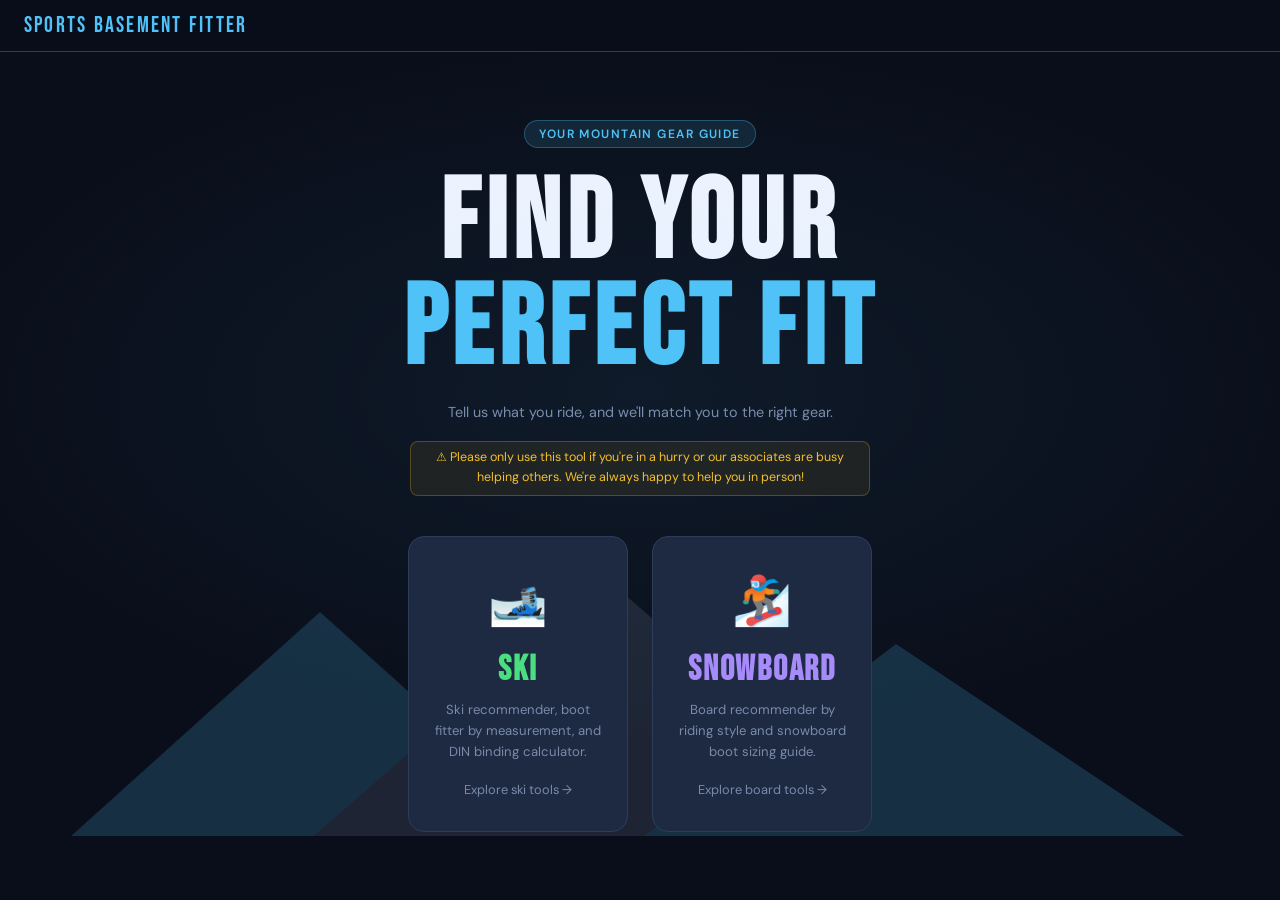
==== Sbs_Fitter.html @ cd14c2ab "New project files." ====
<!DOCTYPE html>
<html lang="en">
<head>
<meta charset="UTF-8" />
<meta name="viewport" content="width=device-width, initial-scale=1.0" />
<title>Sports Basement Fitter</title>
<link rel="preconnect" href="https://fonts.googleapis.com" />
<link href="https://fonts.googleapis.com/css2?family=Bebas+Neue&family=DM+Sans:wght@300;400;500;600&display=swap" rel="stylesheet" />
<style>
*{margin:0;padding:0;box-sizing:border-box;}
:root{
  --bg:#0a0e1a;--bg2:#111827;--bg3:#1a2236;--card:#1e2a42;
  --border:#2d3d5a;--text:#f0f4ff;--muted:#7a8aaa;
  --accent:#4fc3f7;--accent2:#81d4fa;
  --ski:#4ade80;--snow:#a78bfa;--warn:#fbbf24;--danger:#f87171;
}
body{font-family:'DM Sans',sans-serif;background:var(--bg);color:var(--text);min-height:100vh;overflow-x:hidden;}
h1,h2,h3{font-family:'Bebas Neue',sans-serif;letter-spacing:.05em;}

nav{position:sticky;top:0;z-index:100;background:rgba(10,14,26,.92);backdrop-filter:blur(12px);border-bottom:1px solid var(--border);padding:.75rem 1.5rem;display:flex;align-items:center;gap:1rem;}
.nav-logo{font-family:'Bebas Neue',sans-serif;font-size:1.4rem;color:var(--accent);letter-spacing:.1em;}
.nav-breadcrumb{font-size:.8rem;color:var(--muted);display:flex;gap:.4rem;align-items:center;}
.nav-back{margin-left:auto;background:transparent;border:1px solid var(--border);color:var(--muted);padding:.35rem .8rem;border-radius:6px;cursor:pointer;font-family:'DM Sans',sans-serif;font-size:.8rem;transition:all .2s;}
.nav-back:hover{border-color:var(--accent);color:var(--accent);}

/* HERO */
.hero{min-height:calc(100vh - 52px);display:flex;flex-direction:column;align-items:center;justify-content:center;padding:2rem;text-align:center;position:relative;overflow:hidden;}
.hero-bg{position:absolute;inset:0;background:radial-gradient(ellipse 80% 60% at 50% 40%,rgba(79,195,247,.07),transparent 70%);pointer-events:none;}
.mountain-svg{position:absolute;bottom:0;left:0;right:0;opacity:.18;pointer-events:none;}
.hero-tag{display:inline-block;background:rgba(79,195,247,.12);border:1px solid rgba(79,195,247,.3);color:var(--accent);font-size:.75rem;font-weight:600;letter-spacing:.12em;text-transform:uppercase;padding:.3rem .9rem;border-radius:999px;margin-bottom:1.5rem;}
.hero h1{font-size:clamp(3.5rem,10vw,7rem);line-height:.95;margin-bottom:1rem;}
.hero h1 em{color:var(--accent);font-style:normal;}
.hero-sub{color:var(--muted);font-size:.9rem;max-width:460px;margin:0 auto 1rem;line-height:1.7;}
.hero-notice{display:inline-block;background:rgba(251,191,36,.08);border:1px solid rgba(251,191,36,.25);color:var(--warn);font-size:.78rem;padding:.4rem 1rem;border-radius:8px;margin-bottom:2.5rem;max-width:460px;line-height:1.6;}
.sport-cards{display:flex;gap:1.5rem;flex-wrap:wrap;justify-content:center;}
.sport-card{width:220px;background:var(--card);border:1px solid var(--border);border-radius:16px;padding:2rem 1.5rem;cursor:pointer;transition:all .25s;text-align:center;position:relative;overflow:hidden;}
.sport-card::before{content:'';position:absolute;inset:0;opacity:0;transition:opacity .25s;}
.sport-card.ski-card::before{background:radial-gradient(circle at 50% 0%,rgba(74,222,128,.12),transparent 70%);}
.sport-card.snow-card::before{background:radial-gradient(circle at 50% 0%,rgba(167,139,250,.12),transparent 70%);}
.sport-card:hover{transform:translateY(-4px);}
.sport-card.ski-card:hover{border-color:var(--ski);}
.sport-card.snow-card:hover{border-color:var(--snow);}
.sport-card:hover::before{opacity:1;}
.sport-icon{font-size:3rem;margin-bottom:1rem;display:block;}
.sport-card h2{font-size:2.2rem;margin-bottom:.5rem;}
.sport-card.ski-card h2{color:var(--ski);}
.sport-card.snow-card h2{color:var(--snow);}
.sport-card p{font-size:.82rem;color:var(--muted);line-height:1.6;}
.sport-arrow{display:inline-block;margin-top:1.2rem;color:var(--muted);font-size:.8rem;transition:all .2s;}
.sport-card:hover .sport-arrow{color:var(--text);transform:translateX(4px);}

/* HUB */
.hub{padding:2rem 1.5rem;max-width:900px;margin:0 auto;}
.hub-header{margin-bottom:2.5rem;text-align:center;}
.hub-header h2{font-size:3.5rem;}
.hub-header p{color:var(--muted);font-size:.9rem;margin-top:.5rem;}
.tool-grid{display:grid;grid-template-columns:repeat(auto-fit,minmax(200px,1fr));gap:1rem;}
.tool-card{background:var(--card);border:1px solid var(--border);border-radius:14px;padding:1.5rem;cursor:pointer;transition:all .2s;display:flex;flex-direction:column;gap:.5rem;}
.tool-card:hover{transform:translateY(-3px);border-color:var(--accent);}
.tool-icon{font-size:1.8rem;margin-bottom:.3rem;}
.tool-card h3{font-family:'Bebas Neue',sans-serif;font-size:1.4rem;letter-spacing:.05em;color:var(--accent);}
.tool-card p{font-size:.8rem;color:var(--muted);line-height:1.6;}

/* TOOL PAGE */
.tool-page{padding:2rem 1.5rem;max-width:700px;margin:0 auto;}
.tool-title{font-size:3rem;margin-bottom:.3rem;}
.tool-desc{color:var(--muted);font-size:.9rem;margin-bottom:2rem;line-height:1.6;}

/* FORMS */
.form-group{margin-bottom:1.25rem;}
.form-label{display:block;font-size:.8rem;color:var(--muted);font-weight:500;letter-spacing:.06em;text-transform:uppercase;margin-bottom:.5rem;}
.form-input,.form-select{width:100%;background:var(--bg3);border:1px solid var(--border);color:var(--text);padding:.65rem 1rem;border-radius:8px;font-family:'DM Sans',sans-serif;font-size:.9rem;transition:border-color .2s;outline:none;}
.form-input:focus,.form-select:focus{border-color:var(--accent);}
.form-select option{background:var(--bg2);}
.form-row{display:grid;grid-template-columns:1fr 1fr;gap:1rem;}
.form-hint{font-size:.75rem;color:var(--muted);margin-top:.35rem;}

.radio-grid{display:grid;grid-template-columns:repeat(auto-fill,minmax(130px,1fr));gap:.6rem;margin-bottom:1.25rem;}
.radio-opt{cursor:pointer;}
.radio-opt input{display:none;}
.radio-label{display:block;background:var(--bg3);border:1px solid var(--border);border-radius:8px;padding:.65rem .9rem;font-size:.82rem;text-align:center;transition:all .18s;color:var(--muted);line-height:1.4;}
.radio-opt input:checked + .radio-label{border-color:var(--accent);color:var(--text);background:rgba(79,195,247,.1);}

/* BUTTONS */
.btn{display:inline-flex;align-items:center;gap:.5rem;background:var(--accent);color:#0a0e1a;border:none;padding:.75rem 1.75rem;border-radius:8px;font-family:'DM Sans',sans-serif;font-weight:600;font-size:.9rem;cursor:pointer;transition:all .2s;}
.btn:hover{background:var(--accent2);transform:translateY(-1px);}
.btn.ski{background:var(--ski);color:#0a1a0a;}
.btn.ski:hover{filter:brightness(1.1);}
.btn.snow{background:var(--snow);color:#0a0a1a;}
.btn.snow:hover{filter:brightness(1.1);}

/* RESULTS */
.result-card{background:var(--card);border:1px solid var(--border);border-radius:14px;padding:1.5rem;margin-top:1.5rem;}
.result-header{display:flex;align-items:center;gap:.75rem;margin-bottom:1rem;border-bottom:1px solid var(--border);padding-bottom:1rem;}
.result-icon{width:44px;height:44px;border-radius:10px;display:flex;align-items:center;justify-content:center;font-size:1.3rem;flex-shrink:0;}
.result-title{font-family:'Bebas Neue',sans-serif;font-size:1.6rem;letter-spacing:.05em;}
.result-sub{font-size:.8rem;color:var(--muted);}
.result-row{display:flex;justify-content:space-between;align-items:center;padding:.55rem 0;border-bottom:1px solid rgba(45,61,90,.5);}
.result-row:last-child{border-bottom:none;}
.result-key{font-size:.82rem;color:var(--muted);}
.result-val{font-weight:600;font-size:.9rem;}
.badge{display:inline-block;padding:.25rem .7rem;border-radius:999px;font-size:.72rem;font-weight:600;}
.badge-green{background:rgba(74,222,128,.15);color:var(--ski);border:1px solid rgba(74,222,128,.3);}
.badge-blue{background:rgba(79,195,247,.15);color:var(--accent);border:1px solid rgba(79,195,247,.3);}
.badge-purple{background:rgba(167,139,250,.15);color:var(--snow);border:1px solid rgba(167,139,250,.3);}
.badge-warn{background:rgba(251,191,36,.15);color:var(--warn);border:1px solid rgba(251,191,36,.3);}

.rec-list{list-style:none;margin-top:.5rem;}
.rec-list li{padding:.5rem 0;border-bottom:1px solid rgba(45,61,90,.4);font-size:.86rem;color:var(--muted);display:flex;gap:.5rem;align-items:flex-start;}
.rec-list li::before{content:'▸';color:var(--accent);flex-shrink:0;margin-top:.05rem;}
.rec-list li strong{color:var(--text);}

/* PRODUCT CARDS */
.product-grid{display:grid;grid-template-columns:repeat(auto-fill,minmax(200px,1fr));gap:.75rem;margin-top:1rem;}
.product-card{
  background:var(--bg3);
  border:1px solid var(--border);
  border-radius:10px;
  padding:1rem;
  overflow:hidden;
  transition:all .2s;
}

.product-card:hover{
  transform:translateY(-3px);
  border-color:var(--accent);
}

.product-image{
  width:100%;
  height:220px;
  object-fit:cover;
  border-radius:8px;
  margin-bottom:.75rem;
  background:#111;
  transition:transform .3s;
}

.product-image:hover{
  transform:scale(1.03);
}

.product-name{
  font-weight:600;
  font-size:.9rem;
  margin-bottom:.25rem;
}

.product-brand{
  font-size:.75rem;
  color:var(--muted);
  margin-bottom:.5rem;
}

.product-price{
  font-family:'Bebas Neue',sans-serif;
  font-size:1.2rem;
  color:var(--accent);
  margin-bottom:.4rem;
}

.product-lengths{
  font-size:.75rem;
  color:var(--muted);
}

.product-notes{
  font-size:.78rem;
  color:var(--muted);
  margin-top:.4rem;
  line-height:1.5;
  border-top:1px solid var(--border);
  padding-top:.4rem;
}

.no-products{font-size:.85rem;color:var(--muted);padding:.75rem 0;font-style:italic;}

.warning-box{background:rgba(251,191,36,.07);border:1px solid rgba(251,191,36,.25);border-radius:10px;padding:1rem 1.25rem;margin-top:1rem;font-size:.83rem;color:var(--warn);line-height:1.6;}
.info-box{background:rgba(79,195,247,.07);border:1px solid rgba(79,195,247,.2);border-radius:10px;padding:1rem 1.25rem;margin-top:1rem;font-size:.83rem;color:var(--accent);line-height:1.6;}
.section-sep{border:none;border-top:1px solid var(--border);margin:1.5rem 0;}

@media(max-width:520px){.form-row{grid-template-columns:1fr;}.sport-cards{flex-direction:column;align-items:center;}.hero h1{font-size:3rem;}}
.page{animation:fadeIn .25s ease;}
@keyframes fadeIn{from{opacity:0;transform:translateY(8px);}to{opacity:1;transform:translateY(0);}}
</style>
</head>
<body>

<!-- Load product data — generated by gear_data.py -->
<!-- If gear_data.js is missing, products section just shows "none on file" -->
<script src="gear_data.js"></script>
<script>
  // safe fallback ONLY (does NOT overwrite real data)
  window.GEAR_DATA = window.GEAR_DATA || { skis: [], snowboards: [] };
</script>

<nav id="nav">
  <span class="nav-logo">Sports Basement Fitter</span>
  <div class="nav-breadcrumb" id="breadcrumb"></div>
  <button class="nav-back" id="backBtn" style="display:none" onclick="goBack()">← Back</button>
</nav>

<div id="app"></div>

<script>
const $ = id => document.getElementById(id);
let historyStack = [];
let state = { sport: null, tool: null };
let currentPage = 'landing';

function goBack() {
  if (historyStack.length > 0) {
    const prev = historyStack.pop();
    currentPage = prev;
    renderPage(prev);
  }
}
function navigate(page, data = {}) {
  historyStack.push(currentPage);
  currentPage = page;
  Object.assign(state, data);
  renderPage(page);
}
function updateNav() {
  const bc = $('breadcrumb');
  const back = $('backBtn');
  const parts = [];
  if (state.sport) parts.push(`<span>${state.sport === 'ski' ? '🎿 Ski' : '🏂 Snowboard'}</span>`);
  if (state.tool) parts.push(`<span>›</span><span>${toolLabel(state.tool)}</span>`);
  bc.innerHTML = parts.join('');
  back.style.display = historyStack.length > 0 ? 'block' : 'none';
}
function toolLabel(t) {
  return {'ski-recommender':'Ski Finder','ski-boots':'Boot Fitter','din-calc':'DIN Calculator','sb-board':'Board Finder','sb-boots':'Boot Fitter'}[t] || t;
}
function renderPage(page) {
  updateNav();
  const app = $('app');
  const map = {
    landing: landingHTML, 'ski-hub': skiHubHTML, 'sb-hub': sbHubHTML,
    'ski-recommender': skiRecommenderHTML, 'ski-boots': skiBootsHTML,
    'din-calc': dinCalcHTML, 'sb-board': sbBoardHTML, 'sb-boots': sbBootsHTML
  };
  if (page === 'landing') { state = { sport: null, tool: null }; updateNav(); }
  app.innerHTML = (map[page] || landingHTML)();
}

// ── UTILS ──────────────────────────────────────────────────
function radioOpt(name, value, label) {
  return `<label class="radio-opt"><input type="radio" name="${name}" value="${value}"><div class="radio-label">${label.replace('\n','<br>')}</div></label>`;
}
function heightOpts() {
  return [["4'10\"","147"],["4'11\"","150"],["5'0\"","152"],["5'1\"","155"],["5'2\"","157"],["5'3\"","160"],["5'4\"","163"],["5'5\"","165"],["5'6\"","168"],["5'7\"","170"],["5'8\"","173"],["5'9\"","175"],["5'10\"","178"],["5'11\"","180"],["6'0\"","183"],["6'1\"","185"],["6'2\"","188"],["6'3\"","190"],["6'4\"","193"],["6'5\"","196"]]
    .map(([l,v]) => `<option value="${v}">${l} (${v}cm)</option>`).join('');
}

// ── LANDING ────────────────────────────────────────────────
function landingHTML() {
  return `<div class="hero page">
  <div class="hero-bg"></div>
  <svg class="mountain-svg" viewBox="0 0 800 220" xmlns="http://www.w3.org/2000/svg">
    <polygon points="0,220 200,40 400,220" fill="#4fc3f7"/>
    <polygon points="150,220 380,20 610,220" fill="#7a8aaa"/>
    <polygon points="350,220 560,60 800,220" fill="#4fc3f7"/>
    <rect width="800" height="40" y="180" fill="#0a0e1a"/>
  </svg>
  <div class="hero-tag">Your Mountain Gear Guide</div>
  <h1>FIND YOUR<br><em>PERFECT FIT</em></h1>
  <p class="hero-sub">Tell us what you ride, and we'll match you to the right gear.</p>
  <div class="hero-notice">⚠ Please only use this tool if you're in a hurry or our associates are busy helping others. We're always happy to help you in person!</div>
  <div class="sport-cards">
    <div class="sport-card ski-card" onclick="chooseSport('ski')">
      <span class="sport-icon">🎿</span><h2>SKI</h2>
      <p>Ski recommender, boot fitter by measurement, and DIN binding calculator.</p>
      <span class="sport-arrow">Explore ski tools →</span>
    </div>
    <div class="sport-card snow-card" onclick="chooseSport('snowboard')">
      <span class="sport-icon">🏂</span><h2>SNOWBOARD</h2>
      <p>Board recommender by riding style and snowboard boot sizing guide.</p>
      <span class="sport-arrow">Explore board tools →</span>
    </div>
  </div>
</div>`;
}
function chooseSport(sport) {
  state.sport = sport;
  navigate(sport === 'ski' ? 'ski-hub' : 'sb-hub');
}

// ── SKI HUB ────────────────────────────────────────────────
function skiHubHTML() {
  return `<div class="hub page">
  <div class="hub-header">
    <div class="hero-tag" style="margin-bottom:.75rem;">🎿 Ski Tools</div>
    <h2>What are you looking for?</h2>
    <p>Choose a tool below to get personalized recommendations.</p>
  </div>
  <div class="tool-grid">
    <div class="tool-card" onclick="navigate('ski-recommender',{tool:'ski-recommender'})">
      <div class="tool-icon">🎿</div><h3>Ski Recommender</h3>
      <p>Find the right ski based on your ability, riding style, and preferences.</p>
    </div>
    <div class="tool-card" onclick="navigate('ski-boots',{tool:'ski-boots'})">
      <div class="tool-icon">👟</div><h3>Boot Fitter</h3>
      <p>Get your ski boot size using foot length, width, and arch measurements.</p>
    </div>
    <div class="tool-card" onclick="navigate('din-calc',{tool:'din-calc'})">
      <div class="tool-icon">⚙️</div><h3>DIN Calculator</h3>
      <p>Calculate your binding release setting for safety and performance.</p>
    </div>
  </div>
</div>`;
}

// ── SKI RECOMMENDER ────────────────────────────────────────
function skiRecommenderHTML() {
  return `<div class="tool-page page">
  <h2 class="tool-title">SKI RECOMMENDER</h2>
  <p class="tool-desc">Answer a few questions and we'll suggest the right type of ski, length, and products from our inventory.</p>
  <div class="form-group">
    <div class="form-label">Skill Level</div>
    <div class="radio-grid">${['beginner','intermediate','advanced'].map(s=>radioOpt('skill',s,s.charAt(0).toUpperCase()+s.slice(1))).join('')}</div>
  </div>
  <div class="form-group">
    <div class="form-label">Riding Style</div>
    <div class="radio-grid">
      ${radioOpt('style','all-mountain','All Mountain')}
      ${radioOpt('style','groomer','Groomed Runs')}
      ${radioOpt('style','powder','Powder / Off-Piste')}
      ${radioOpt('style','park','Park')}
      ${radioOpt('style','mogul','Moguls / Trees')}
    </div>
  </div>
  <div class="form-row">
    <div class="form-group">
      <label class="form-label" for="skier-height">Your Height</label>
      <select class="form-select" id="skier-height"><option value="">Select height</option>${heightOpts()}</select>
    </div>
    <div class="form-group">
      <label class="form-label" for="skier-weight">Weight (lbs)</label>
      <input type="number" class="form-input" id="skier-weight" placeholder="e.g. 170" min="80" max="350" />
    </div>
  </div>
  <div class="form-group">
    <div class="form-label">Terrain Preference</div>
    <div class="radio-grid">${radioOpt('terrain','groomed','Mostly Groomed')}${radioOpt('terrain','mixed','Mixed Terrain')}${radioOpt('terrain','backcountry','Backcountry')}</div>
  </div>
  <button class="btn ski" onclick="calcSki()">Get My Ski Recommendation →</button>
  <div id="ski-result"></div>
</div>`;
}

function calcSki() {
  const skill = document.querySelector('input[name="skill"]:checked')?.value;
  const style = document.querySelector('input[name="style"]:checked')?.value;
  const heightCm = parseInt($('skier-height')?.value);
  const weightLbs = parseInt($('skier-weight')?.value);
  if (!skill || !style || !heightCm || !weightLbs) {
    $('ski-result').innerHTML = `<div class="warning-box">Please fill in all fields.</div>`; return;
  }
  const weightKg = Math.round(weightLbs / 2.205);
  let base = heightCm;
  if (skill==='beginner') base-=15; else if (skill==='intermediate') base-=8; else if (skill==='advanced') base-=3; else base+=2;
  if (style==='powder') base+=10; else if (style==='race') base+=8; else if (style==='park') base-=8; else if (style==='mogul') base-=10; else if (style==='groomer') base-=4;
  if (weightKg>90) base+=5; else if (weightKg<60) base-=5;
  const minLen=base-3, maxLen=base+3;
  const types = {
    'all-mountain':{name:'All-Mountain Ski',width:'85–95mm',rocker:'Slight tip rocker',desc:'Versatile ski for any condition.'},
    'groomer':{name:'Carving / Piste Ski',width:'68–82mm',rocker:'Camber dominant',desc:'Narrow waist for precise carving on groomers.'},
    'powder':{name:'Powder / Freeride Ski',width:'100–130mm',rocker:'Full early rise tip & tail',desc:'Wide and rockered for deep snow.'},
    'park':{name:'Park / Twin-Tip Ski',width:'85–95mm',rocker:'Twin-tip, slight camber',desc:'Symmetrical for skiing switch and park features.'},
    'race':{name:'Race / Slalom Ski',width:'62–72mm',rocker:'Full camber',desc:'Stiff and narrow for maximum edge hold.'},
    'mogul':{name:'Mogul / All-Mountain Ski',width:'75–85mm',rocker:'Early tip rise',desc:'Short and nimble for trees and bumps.'}
  };
  const t = types[style];
  const skillBadge={beginner:'badge-blue',intermediate:'badge-green',advanced:'badge-warn',expert:'badge-purple'};

  // Match products from gear_data.js
  const matched = (GEAR_DATA.skis || []).filter(s =>
    s.styles.includes(style) && s.skill.includes(skill)
  );
 const productHTML = matched.length > 0
  ? `<div class="product-grid">${matched.map(s=>`
      <div class="product-card">

        <img src="${s.image}" class="product-image">

        <div class="product-brand">${s.brand}</div>

        <div class="product-name">${s.name}</div>

        <div class="product-price">${s.price}</div>

        <div class="product-lengths">
          Available: ${s.lengths.join(', ')} cm
        </div>

        <div class="product-notes">${s.notes}</div>

      </div>`).join('')}</div>`
  : `<p class="no-products">No products on file yet for this category — add them in gear_data.py</p>`;

  $('ski-result').innerHTML = `
  <div class="result-card">
    <div class="result-header">
      <div class="result-icon" style="background:rgba(74,222,128,.15);">🎿</div>
      <div><div class="result-title">${t.name}</div><div class="result-sub">Personalized recommendation</div></div>
    </div>
    <div class="result-row"><span class="result-key">Recommended Length</span><span class="result-val" style="color:var(--ski);">${minLen}–${maxLen} cm</span></div>
    <div class="result-row"><span class="result-key">Waist Width</span><span class="result-val" style="color:var(--accent);">${t.width} underfoot</span></div>
    <div class="result-row"><span class="result-key">Rocker Profile</span><span class="result-val">${t.rocker}</span></div>
    <div class="result-row"><span class="result-key">Skill Level</span><span class="result-val"><span class="badge ${skillBadge[skill]}">${skill.charAt(0).toUpperCase()+skill.slice(1)}</span></span></div>
    <div class="result-row"><span class="result-key">Description</span><span class="result-val" style="max-width:55%;text-align:right;font-weight:400;color:var(--muted);font-size:.8rem;">${t.desc}</span></div>
    <hr class="section-sep"/>
    <div style="font-size:.78rem;color:var(--muted);font-weight:600;letter-spacing:.08em;text-transform:uppercase;margin-bottom:.75rem;">Matching Products In Stock</div>
    ${productHTML}
  </div>
  <div class="info-box">Ski lengths are guidelines. Demo before you buy! Your style may shift the ideal length by ±5cm.</div>`;
}

// ── SKI BOOTS ──────────────────────────────────────────────
function skiBootsHTML() {
  return `<div class="tool-page page">
  <h2 class="tool-title">SKI BOOT FITTER</h2>
  <p class="tool-desc">Ski boots are the most important piece of gear. Enter your foot measurements for an accurate fit recommendation.</p>
  <div class="form-row">
    <div class="form-group">
      <label class="form-label" for="foot-length">Foot Length (cm)</label>
      <input type="number" class="form-input" id="foot-length" placeholder="e.g. 27.5" step="0.5" min="20" max="34" />
      <div class="form-hint">Heel to longest toe, standing</div>
    </div>
    <div class="form-group">
      <label class="form-label" for="foot-width">Forefoot Width (mm)</label>
      <input type="number" class="form-input" id="foot-width" placeholder="e.g. 98" step="1" min="85" max="115" />
      <div class="form-hint">Widest part of foot (ball)</div>
    </div>
  </div>
  <div class="form-group">
    <label class="form-label" for="arch-type">Arch Type</label>
    <select class="form-select" id="arch-type">
      <option value="">Select arch type</option>
      <option value="low">Low (flat foot)</option>
      <option value="medium">Medium (neutral)</option>
      <option value="high">High arch</option>
    </select>
  </div>
  <div class="form-group">
    <div class="form-label">Riding Level</div>
    <div class="radio-grid">
      ${radioOpt('boot-level','beginner','Beginner\n(flex 50–70)')}
      ${radioOpt('boot-level','intermediate','Intermediate\n(flex 80–100)')}
      ${radioOpt('boot-level','advanced','Advanced\n(flex 100–120)')}
      ${radioOpt('boot-level','expert','Expert\n(flex 120–140)')}
    </div>
  </div>
  <div class="form-group">
    <div class="form-label">Foot Shape</div>
    <div class="radio-grid">${radioOpt('foot-shape','narrow','Narrow')}${radioOpt('foot-shape','regular','Regular')}${radioOpt('foot-shape','wide','Wide')}</div>
  </div>
  <button class="btn ski" onclick="calcSkiBoot()">Find My Boot Size →</button>
  <div id="boot-result"></div>
</div>`;
}

function calcSkiBoot() {
  const footLen = parseFloat($('foot-length')?.value);
  const footWidth = parseInt($('foot-width')?.value);
  const archType = $('arch-type')?.value;
  const level = document.querySelector('input[name="boot-level"]:checked')?.value;
  const shape = document.querySelector('input[name="foot-shape"]:checked')?.value;
  if (!footLen || !footWidth || !archType || !level || !shape) {
    $('boot-result').innerHTML = `<div class="warning-box">Please fill in all fields.</div>`; return;
  }
  const usSize = Math.round((footLen - 17) / 0.845 * 10) / 10;
  const euroSize = Math.round(footLen * 1.5 + 1.5);
  const shellSize = Math.round((footLen + 1) * 10) / 10;
  let lastWidth = footWidth <= 93 ? 'Narrow Last (96–98mm)' : footWidth <= 100 ? 'Regular Last (100–102mm)' : 'Wide Last (104–106mm)';
  const flexMap = {beginner:'50–70',intermediate:'80–100',advanced:'100–120',expert:'120–140'};
  const insole = archType==='high' ? 'High-arch aftermarket footbed recommended (e.g. Superfeet Carbon)' : archType==='low' ? 'Supportive footbed to control pronation (e.g. Sidas Custom)' : 'Stock footbed usually sufficient; aftermarket optional';
  const brands = {narrow:['Lange (96–98mm last)','Atomic Hawx','Tecnica Cochise narrow'],regular:['Salomon S/Pro','Nordica Speedmachine','Fischer RC Pro'],wide:['Atomic Hawx XTD Wide','Rossignol Alltrack Pro Wide','Nordica Sportmachine Wide']};

  $('boot-result').innerHTML = `
  <div class="result-card">
    <div class="result-header">
      <div class="result-icon" style="background:rgba(79,195,247,.15);">👟</div>
      <div><div class="result-title">Your Boot Fit Profile</div><div class="result-sub">Based on foot measurements</div></div>
    </div>
    <div class="result-row"><span class="result-key">Mondopoint Size</span><span class="result-val" style="color:var(--ski);">${footLen} cm</span></div>
    <div class="result-row"><span class="result-key">Euro Size (approx)</span><span class="result-val" style="color:var(--accent);">${euroSize}</span></div>
    <div class="result-row"><span class="result-key">US Men's (approx)</span><span class="result-val">${usSize.toFixed(1)}</span></div>
    <div class="result-row"><span class="result-key">Shell Check Target</span><span class="result-val">${shellSize} cm</span></div>
    <div class="result-row"><span class="result-key">Last Width</span><span class="result-val" style="color:var(--accent);">${lastWidth}</span></div>
    <div class="result-row"><span class="result-key">Flex Index</span><span class="result-val" style="color:var(--ski);">${flexMap[level]}</span></div>
    <hr class="section-sep"/>
    <div style="font-size:.78rem;color:var(--muted);font-weight:600;letter-spacing:.08em;text-transform:uppercase;margin-bottom:.5rem;">Insole Recommendation</div>
    <p style="font-size:.84rem;color:var(--muted);line-height:1.6;">${insole}</p>
    <hr class="section-sep"/>
    <div style="font-size:.78rem;color:var(--muted);font-weight:600;letter-spacing:.08em;text-transform:uppercase;margin-bottom:.5rem;">Brand Suggestions — ${shape.charAt(0).toUpperCase()+shape.slice(1)} Foot</div>
    <ul class="rec-list">${brands[shape].map(b=>`<li><strong>${b}</strong></li>`).join('')}</ul>
  </div>
  <div class="warning-box">⚠ Always have ski boots fitted by a professional. Heat molding and shell punch-outs are often needed for a proper fit.</div>`;
}

// ── DIN CALCULATOR ─────────────────────────────────────────
// Table source: Powder7 DIN chart (ISO 11088)
// Rows: weight brackets, Cols: beginner / intermediate / advanced / expert
function dinCalcHTML() {
  return `<div class="tool-page page">
  <h2 class="tool-title">DIN CALCULATOR</h2>
  <p class="tool-desc">Your DIN setting controls how easily your bindings release. Too low = pre-release; too high = injury risk.</p>
  <div class="form-row">
    <div class="form-group">
      <label class="form-label" for="din-weight">Weight (lbs)</label>
      <input type="number" class="form-input" id="din-weight" placeholder="e.g. 165" min="22" max="300" />
    </div>
    <div class="form-group">
      <label class="form-label" for="din-age">Age</label>
      <input type="number" class="form-input" id="din-age" placeholder="e.g. 28" min="6" max="80" />
    </div>
  </div>
  <div class="form-group">
    <label class="form-label" for="din-height">Height</label>
    <select class="form-select" id="din-height"><option value="">Select height</option>${heightOpts()}</select>
  </div>
  <div class="form-group">
    <div class="form-label">Skier Type</div>
    <div class="radio-grid">
      ${radioOpt('din-type','1','Type 1\nCautious / Beginner')}
      ${radioOpt('din-type','2','Type 2\nIntermediate')}
      ${radioOpt('din-type','3','Type 3\nAdvanced / Expert')}
      ${radioOpt('din-type','4','Type 3+\nVery Aggressive')}
    </div>
  </div>
  <button class="btn ski" onclick="calcDIN()">Calculate My DIN →</button>
  <div id="din-result"></div>
</div>`;
}

function calcDIN() {
  const weightLbs = parseInt($('din-weight')?.value);
  const age = parseInt($('din-age')?.value);
  const heightCm = parseInt($('din-height')?.value);
  const type = document.querySelector('input[name="din-type"]:checked')?.value;
  if (!weightLbs || !age || !heightCm || !type) {
    $('din-result').innerHTML = `<div class="warning-box">Please fill in all fields.</div>`; return;
  }

  // Powder7 / ISO 11088 lookup table
  // [weightMin, weightMax, beginner, intermediate, advanced, expert]
  const dinTable = [
    [22,  29,  0.75, 1.0,  1.25, 1.5 ],
    [30,  38,  1.0,  1.25, 1.5,  1.75],
    [39,  47,  1.25, 1.5,  1.8,  2.0 ],
    [48,  56,  1.5,  1.8,  2.0,  2.5 ],
    [57,  66,  1.8,  2.0,  2.6,  3.0 ],
    [67,  78,  2.0,  2.6,  3.0,  3.7 ],
    [79,  91,  2.6,  3.0,  3.7,  4.5 ],
    [92,  107, 3.0,  3.7,  4.5,  5.5 ],
    [108, 125, 3.7,  4.5,  5.5,  6.5 ],
    [126, 147, 4.5,  5.5,  6.5,  7.5 ],
    [148, 174, 5.5,  6.5,  7.5,  9.0 ],
    [175, 209, 6.5,  7.5,  9.0,  10.5],
    [210, 999, 7.5,  9.0,  10.5, 12.0],
  ];

  const row = dinTable.find(r => weightLbs >= r[0] && weightLbs <= r[1]);
  if (!row) { $('din-result').innerHTML = `<div class="warning-box">Weight out of range.</div>`; return; }

  const typeIndex = parseInt(type) - 1; // 0=beginner,1=intermediate,2=advanced,3=expert
  let din = row[2 + typeIndex];

  // Age adjustment: under 10 or 50+ drop one column
  if (age <= 10 || age >= 50) {
    const adjustedIdx = Math.max(0, typeIndex - 1);
    din = row[2 + adjustedIdx];
  }

  // Height adjustment: very tall adds ~0.25, very short subtracts
  let heightNote = '';
  if (heightCm > 193) { din = Math.min(din + 0.25, 12); heightNote = 'Slight upward adjustment for height above 6\'4\".'; }
  else if (heightCm < 150) { din = Math.max(din - 0.25, 0.75); heightNote = 'Slight downward adjustment for height under 4\'11\".'; }

  din = Math.round(din * 4) / 4;
  const minDIN = Math.max(0.75, din - 0.5);
  const maxDIN = din + 0.5;
  const riskColor = din >= 9 ? 'var(--danger)' : din >= 6 ? 'var(--warn)' : 'var(--ski)';
  const typeLabels = {'1':'Type 1 — Cautious / Beginner','2':'Type 2 — Average Intermediate','3':'Type 3 — Advanced / Expert','4':'Type 3+ — Very Aggressive'};

  $('din-result').innerHTML = `
  <div class="result-card">
    <div class="result-header">
      <div class="result-icon" style="background:rgba(251,191,36,.15);">⚙️</div>
      <div><div class="result-title">Your DIN Setting</div><div class="result-sub">Based on Powder7 / ISO 11088 chart</div></div>
    </div>
    <div style="text-align:center;padding:1.5rem 0;">
      <div style="font-family:'Bebas Neue',sans-serif;font-size:5rem;color:${riskColor};line-height:1;">${din.toFixed(2)}</div>
      <div style="color:var(--muted);font-size:.82rem;margin-top:.25rem;">Recommended DIN Setting</div>
    </div>
    <div class="result-row"><span class="result-key">Safe Range</span><span class="result-val" style="color:var(--accent);">${minDIN.toFixed(2)} – ${maxDIN.toFixed(2)}</span></div>
    <div class="result-row"><span class="result-key">Skier Type</span><span class="result-val">${typeLabels[type]}</span></div>
    <div class="result-row"><span class="result-key">Weight / Age / Height</span><span class="result-val">${weightLbs} lbs / Age ${age} / ${heightCm}cm</span></div>
    ${heightNote ? `<div class="result-row"><span class="result-key">Height Note</span><span class="result-val" style="max-width:60%;text-align:right;font-size:.8rem;font-weight:400;color:var(--muted);">${heightNote}</span></div>` : ''}
  </div>
  <div class="warning-box">⚠ This is an estimate. Always have DIN settings set and verified by a certified ski technician. Never adjust bindings outside your certified range.</div>`;
}

// ── SNOWBOARD HUB ──────────────────────────────────────────
function sbHubHTML() {
  return `<div class="hub page">
  <div class="hub-header">
    <div class="hero-tag" style="margin-bottom:.75rem;">🏂 Snowboard Tools</div>
    <h2>What are you looking for?</h2>
    <p>Choose a tool to get personalized board and boot recommendations.</p>
  </div>
  <div class="tool-grid">
    <div class="tool-card" onclick="navigate('sb-board',{tool:'sb-board'})">
      <div class="tool-icon">🏂</div><h3>Board Recommender</h3>
      <p>Find the right snowboard shape, length, and flex for your style and ability.</p>
    </div>
    <div class="tool-card" onclick="navigate('sb-boots',{tool:'sb-boots'})">
      <div class="tool-icon">👢</div><h3>Boot Finder</h3>
      <p>Snowboard boots are more forgiving — find your right size and flex.</p>
    </div>
  </div>
</div>`;
}

// ── SNOWBOARD RECOMMENDER ──────────────────────────────────
function sbBoardHTML() {
  return `<div class="tool-page page">
  <h2 class="tool-title">BOARD RECOMMENDER</h2>
  <p class="tool-desc">Find your ideal snowboard shape, length, and flex — plus matching boards from our inventory.</p>
  <div class="form-group">
    <div class="form-label">Skill Level</div>
    <div class="radio-grid">${['beginner','intermediate','advanced'].map(s=>radioOpt('sb-skill',s,s.charAt(0).toUpperCase()+s.slice(1))).join('')}</div>
  </div>
  <div class="form-group">
    <div class="form-label">Riding Style</div>
    <div class="radio-grid">
      ${radioOpt('sb-style','all-mountain','All Mountain')}${radioOpt('sb-style','freeride','Freeride')}
      ${radioOpt('sb-style','park','Park')}${radioOpt('sb-style','carving','Carving')}
    </div>
  </div>
  <div class="form-row">
    <div class="form-group">
      <label class="form-label" for="sb-height">Your Height</label>
      <select class="form-select" id="sb-height"><option value="">Select height</option>${heightOpts()}</select>
    </div>
    <div class="form-group">
      <label class="form-label" for="sb-weight">Weight (lbs)</label>
      <input type="number" class="form-input" id="sb-weight" placeholder="e.g. 160" min="80" max="300" />
    </div>
  </div>
  <div class="form-group">
    <label class="form-label" for="boot-size-sb">Boot Size (US Men's)</label>
    <select class="form-select" id="boot-size-sb">
      <option value="">Select boot size</option>
      ${[6,6.5,7,7.5,8,8.5,9,9.5,10,10.5,11,11.5,12,12.5,13,14].map(s=>`<option value="${s}">${s}</option>`).join('')}
    </select>
    <div class="form-hint">Used to check board width (toe/heel overhang)</div>
  </div>
  <button class="btn snow" onclick="calcBoard()">Get My Board →</button>
  <div id="board-result"></div>
</div>`;
}

function calcBoard() {
  const skill = document.querySelector('input[name="sb-skill"]:checked')?.value;
  const style = document.querySelector('input[name="sb-style"]:checked')?.value;
  const heightCm = parseInt($('sb-height')?.value);
  const weightLbs = parseInt($('sb-weight')?.value);
  const bootSize = parseFloat($('boot-size-sb')?.value);
  if (!skill || !style || !heightCm || !weightLbs || !bootSize) {
    $('board-result').innerHTML = `<div class="warning-box">Please fill in all fields.</div>`; return;
  }
  const weightKg = weightLbs / 2.205;
  let pct = 0.88;
  if (skill==='beginner') pct=0.86; else if (skill==='advanced'||skill==='expert') pct=0.90;
  if (style==='freeride') pct+=0.03; else if (style==='freestyle'||style==='jib') pct-=0.03; else if (style==='carving') pct+=0.02;
  let baseLen = Math.round(heightCm * pct);
  if (weightKg>90) baseLen+=5; else if (weightKg<55) baseLen-=5;

  const bootMm = bootSize * 6.35 + 190;
  let waistWidth, widthNote;
  if (bootMm>300) { waistWidth='Wide (256–260mm)'; widthNote='Your foot size requires a wide board to avoid toe/heel drag.' }
  else if (bootMm>285) { waistWidth='Mid-wide (252–256mm)'; widthNote='Consider a mid-wide board for your foot size.' }
  else { waistWidth='Regular (246–252mm)'; widthNote='Standard width board will fit your boot size well.' }

  const shapes = {
    'all-mountain':{
        shape:'Directional Twin',
        profile:'Camber / Rocker-Camber-Rocker',
        flex:'Medium (5–6/10)',
        desc:'Versatile for all terrain, rides both directions with a slight directional feel.'
    },

    'freeride':{
        shape:'Directional',
        profile:'Directional Rocker',
        flex:'Medium-Stiff (6–8/10)',
        desc:'Longer and stiffer with setback stance for powder float and speed.'
    },

    'park':{
        shape:'True Twin',
        profile:'Flat / Rocker',
        flex:'Soft-Medium (4–6/10)',
        desc:'Symmetrical for riding switch. Soft flex for pressing and buttering.'
    },

    'carving':{
        shape:'Directional',
        profile:'Full Camber',
        flex:'Stiff (7–9/10)',
        desc:'Maximum edge hold for laying hard carves on groomers.'
    }
  };
  const s = shapes[style];
  const setback = style==='freeride' ? '2–5cm back from center' : 'Rec: 12-15 front, 0-6 back';

  const matched = (GEAR_DATA.snowboards || []).filter(b =>
    b.styles.includes(style) && b.skill.includes(skill)
  );
  const productHTML = matched.length > 0
  ? `<div class="product-grid">${matched.map(b=>`
      <div class="product-card">

        <img src="${b.image}" class="product-image">

        <div class="product-brand">${b.brand}</div>

        <div class="product-name">${b.name}</div>

        <div class="product-price">${b.price}</div>

        <div class="product-lengths">
          Available: ${b.lengths.join(', ')} cm
        </div>

        <div class="product-notes">${b.notes}</div>

      </div>`).join('')}</div>`
  : `<p class="no-products">No products on file yet for this category — add them in gear_data.py</p>`;

  $('board-result').innerHTML = `
  <div class="result-card">
    <div class="result-header">
      <div class="result-icon" style="background:rgba(167,139,250,.15);">🏂</div>
      <div><div class="result-title">${s.shape}</div><div class="result-sub">Snowboard recommendation</div></div>
    </div>
    <div class="result-row"><span class="result-key">Recommended Length</span><span class="result-val" style="color:var(--snow);">${baseLen-2}–${baseLen+2} cm</span></div>
    <div class="result-row"><span class="result-key">Waist Width</span><span class="result-val" style="color:var(--accent);">${waistWidth}</span></div>
    <div class="result-row"><span class="result-key">Profile</span><span class="result-val">${s.profile}</span></div>
    <div class="result-row"><span class="result-key">Flex</span><span class="result-val" style="color:var(--ski);">${s.flex}</span></div>
    <div class="result-row"><span class="result-key">Stance</span><span class="result-val">${setback}</span></div>
    <div class="result-row"><span class="result-key">About</span><span class="result-val" style="max-width:55%;text-align:right;font-weight:400;color:var(--muted);font-size:.8rem;">${s.desc}</span></div>
    <hr class="section-sep"/>
    <div style="font-size:.78rem;color:var(--muted);font-weight:600;letter-spacing:.08em;text-transform:uppercase;margin-bottom:.75rem;">Matching Products In Stock</div>
    ${productHTML}
  </div>
  <div class="info-box" style="background:rgba(167,139,250,.07);border-color:rgba(167,139,250,.25);color:var(--snow);">${widthNote} Overhang of 1–2cm on each side is fine; 3cm+ causes drag in carves.</div>`;
}

// ── SNOWBOARD BOOTS ────────────────────────────────────────
function sbBootsHTML() {
  return `<div class="tool-page page">
  <h2 class="tool-title">SNOWBOARD BOOT FINDER</h2>
  <p class="tool-desc">Snowboard boots fit more like athletic shoes. The right flex and lacing system makes a big difference in control and comfort.</p>
  <div class="form-row">
    <div class="form-group">
      <label class="form-label" for="sb-foot-len">Foot Length (cm)</label>
      <input type="number" class="form-input" id="sb-foot-len" placeholder="e.g. 27.5" step="0.5" min="20" max="34" />
      <div class="form-hint">Heel to longest toe, standing</div>
    </div>
    <div class="form-group">
      <label class="form-label" for="sb-us-size">US Shoe Size (if known)</label>
      <select class="form-select" id="sb-us-size">
        <option value="">Select if known</option>
        ${[5,5.5,6,6.5,7,7.5,8,8.5,9,9.5,10,10.5,11,11.5,12,12.5,13,14].map(s=>`<option value="${s}">${s}</option>`).join('')}
      </select>
    </div>
  </div>
  <div class="form-group">
    <div class="form-label">Riding Style</div>
    <div class="radio-grid">
      ${radioOpt('sb-boot-style','all-mountain','All Mountain')}
      ${radioOpt('sb-boot-style','park','Park')}
      ${radioOpt('sb-boot-style','freeride','Freeride')}
      ${radioOpt('sb-boot-style','carving','Carving')}
    </div>
  </div>
  <div class="form-group">
    <div class="form-label">Lacing Preference</div>
    <div class="radio-grid">
      ${radioOpt('lacing','traditional','Traditional\nLace')}
      ${radioOpt('lacing','boa','BOA Dial\nSystem')}
      ${radioOpt('lacing','speed','Speed\nLace (hybrid)')}
    </div>
  </div>
  <button class="btn snow" onclick="calcSbBoot()">Find My Boot →</button>
  <div id="sb-boot-result"></div>
</div>`;
}

function calcSbBoot() {
  const footLen = parseFloat($('sb-foot-len')?.value);
  const usSize = parseFloat($('sb-us-size')?.value) || null;
  const style = document.querySelector('input[name="sb-boot-style"]:checked')?.value;
  const lacing = document.querySelector('input[name="lacing"]:checked')?.value;
  if (!footLen || !style || !lacing) {
    $('sb-boot-result').innerHTML = `<div class="warning-box">Please fill in required fields.</div>`; return;
  }
  const calcUS = usSize || Math.round((footLen - 17) / 0.845 * 2) / 2;
  const flexMap = {
    'all-mountain':{flex:'Medium (5–7/10)',desc:'Balanced between response and comfort.'},
    'park':{flex:'Soft-Medium (3–5/10)',desc:'Softer flex lets you press and butter naturally.'},
    'freeride':{flex:'Stiff (7–9/10)',desc:'Stiff boots transmit power for high-speed riding.'},
    'carving':{flex:'Stiff (7–9/10)',desc:'Stiff with heel-hold for hard edge carves.'}
  };
  const f = flexMap[style];
  const lacingInfo = {
    traditional:'Traditional laces offer the most customized fit and are cheapest to replace, but take the longest to put on.',
    boa:'BOA dial allows micro-adjustment with one hand. Fast and precise, but the dial may need replacing over time.',
    speed:'Hybrid lacing combines BOA convenience at the top cuff with traditional lace control at the lower boot.'
  };
  const brands = {
    'all-mountain':['Burton Moto Boa','Vans Aura Pro','ThirtyTwo Lashed'],
    'park':['DC Phantom','Ride Anthem','ThirtyTwo Lashed FT'],
    'freeride':['Salomon Hologram Boa','Vans Aura Pro','Jones MTN'],
    'carving':['Northwave Domain Boa','Deeluxe Track 325','Salomon Malamute']
  };

  $('sb-boot-result').innerHTML = `
  <div class="result-card">
    <div class="result-header">
      <div class="result-icon" style="background:rgba(167,139,250,.15);">👢</div>
      <div><div class="result-title">Your Boot Profile</div><div class="result-sub">Snowboard boot recommendation</div></div>
    </div>
    <div class="result-row"><span class="result-key">Recommended US Size</span><span class="result-val" style="color:var(--snow);">${calcUS}</span></div>
    <div class="result-row"><span class="result-key">Mondopoint</span><span class="result-val" style="color:var(--accent);">${footLen} cm</span></div>
    <div class="result-row"><span class="result-key">Flex Rating</span><span class="result-val" style="color:var(--ski);">${f.flex}</span></div>
    <div class="result-row"><span class="result-key">Why this flex</span><span class="result-val" style="max-width:55%;text-align:right;font-weight:400;color:var(--muted);font-size:.8rem;">${f.desc}</span></div>
    <div class="result-row"><span class="result-key">Lacing System</span><span class="result-val">${lacing==='traditional'?'Traditional Lace':lacing==='boa'?'BOA Dial':'Speed / Hybrid Lace'}</span></div>
    <hr class="section-sep"/>
    <div style="font-size:.78rem;color:var(--muted);font-weight:600;letter-spacing:.08em;text-transform:uppercase;margin-bottom:.5rem;">Lacing Notes</div>
    <p style="font-size:.84rem;color:var(--muted);line-height:1.6;">${lacingInfo[lacing]}</p>
    <hr class="section-sep"/>
    <div style="font-size:.78rem;color:var(--muted);font-weight:600;letter-spacing:.08em;text-transform:uppercase;margin-bottom:.5rem;">Brand Suggestions</div>
    <ul class="rec-list">${brands[style].map(b=>`<li><strong>${b}</strong></li>`).join('')}</ul>
  </div>
  <div class="info-box" style="background:rgba(167,139,250,.07);border-color:rgba(167,139,250,.25);color:var(--snow);">Snowboard boots pack out as the liner compresses. Snug (not painful) on day 1 is correct — they'll loosen up after a few sessions.</div>`;
}

// ── INIT ───────────────────────────────────────────────────
renderPage('landing');
</script>
</body>
</html>
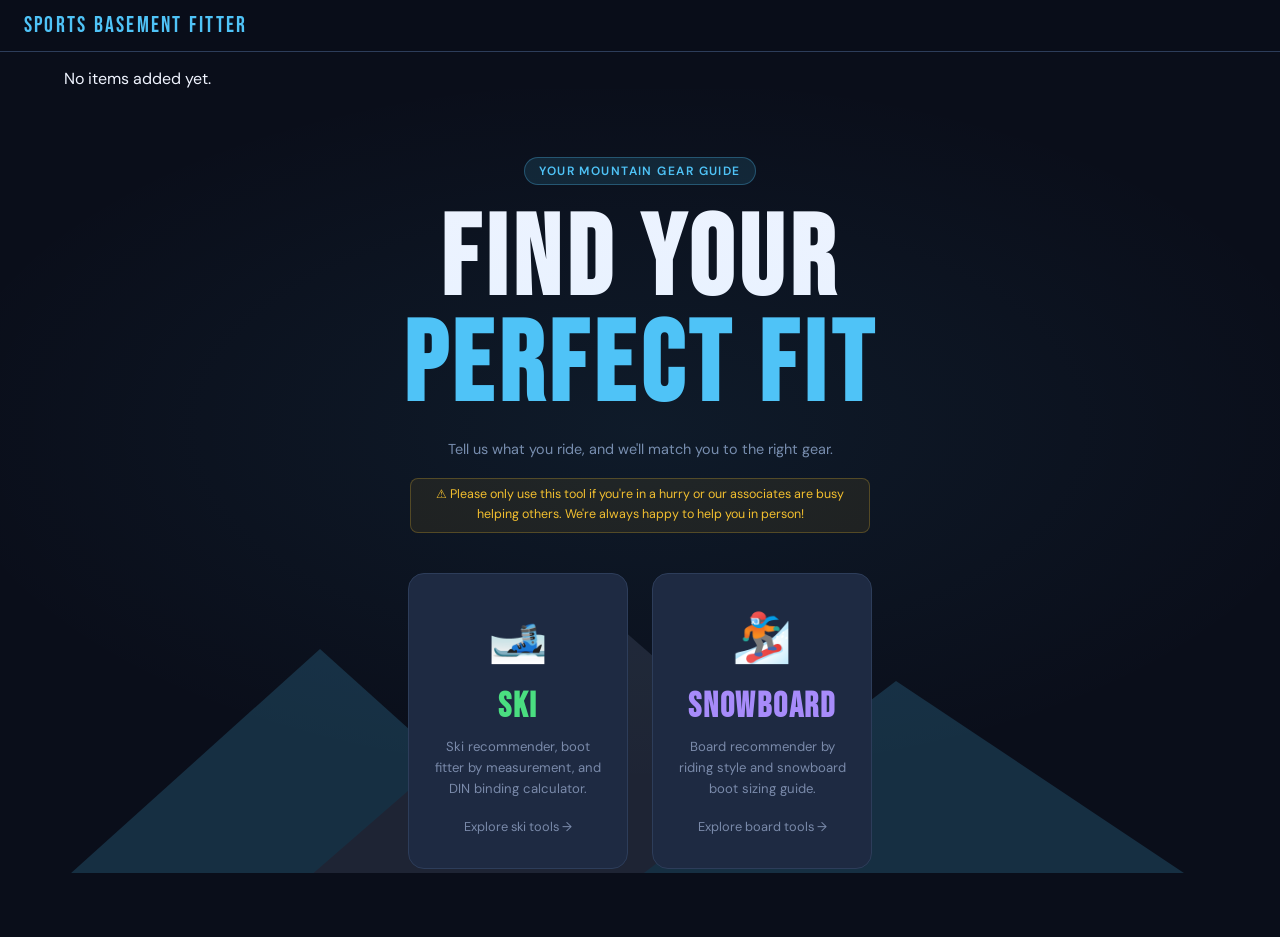
==== commit c6107aaf: "FINALLY FIXED THE URL. There is now a add to list function, along with getting down to adding the pr" ====
--- a/Sbs_Fitter.html
+++ b/Sbs_Fitter.html
@@ -16,14 +16,13 @@
 }
 body{font-family:'DM Sans',sans-serif;background:var(--bg);color:var(--text);min-height:100vh;overflow-x:hidden;}
 h1,h2,h3{font-family:'Bebas Neue',sans-serif;letter-spacing:.05em;}
-
+ 
 nav{position:sticky;top:0;z-index:100;background:rgba(10,14,26,.92);backdrop-filter:blur(12px);border-bottom:1px solid var(--border);padding:.75rem 1.5rem;display:flex;align-items:center;gap:1rem;}
 .nav-logo{font-family:'Bebas Neue',sans-serif;font-size:1.4rem;color:var(--accent);letter-spacing:.1em;}
 .nav-breadcrumb{font-size:.8rem;color:var(--muted);display:flex;gap:.4rem;align-items:center;}
 .nav-back{margin-left:auto;background:transparent;border:1px solid var(--border);color:var(--muted);padding:.35rem .8rem;border-radius:6px;cursor:pointer;font-family:'DM Sans',sans-serif;font-size:.8rem;transition:all .2s;}
 .nav-back:hover{border-color:var(--accent);color:var(--accent);}
-
-/* HERO */
+ 
 .hero{min-height:calc(100vh - 52px);display:flex;flex-direction:column;align-items:center;justify-content:center;padding:2rem;text-align:center;position:relative;overflow:hidden;}
 .hero-bg{position:absolute;inset:0;background:radial-gradient(ellipse 80% 60% at 50% 40%,rgba(79,195,247,.07),transparent 70%);pointer-events:none;}
 .mountain-svg{position:absolute;bottom:0;left:0;right:0;opacity:.18;pointer-events:none;}
@@ -48,8 +47,7 @@
 .sport-card p{font-size:.82rem;color:var(--muted);line-height:1.6;}
 .sport-arrow{display:inline-block;margin-top:1.2rem;color:var(--muted);font-size:.8rem;transition:all .2s;}
 .sport-card:hover .sport-arrow{color:var(--text);transform:translateX(4px);}
-
-/* HUB */
+ 
 .hub{padding:2rem 1.5rem;max-width:900px;margin:0 auto;}
 .hub-header{margin-bottom:2.5rem;text-align:center;}
 .hub-header h2{font-size:3.5rem;}
@@ -60,13 +58,11 @@
 .tool-icon{font-size:1.8rem;margin-bottom:.3rem;}
 .tool-card h3{font-family:'Bebas Neue',sans-serif;font-size:1.4rem;letter-spacing:.05em;color:var(--accent);}
 .tool-card p{font-size:.8rem;color:var(--muted);line-height:1.6;}
-
-/* TOOL PAGE */
+ 
 .tool-page{padding:2rem 1.5rem;max-width:700px;margin:0 auto;}
 .tool-title{font-size:3rem;margin-bottom:.3rem;}
 .tool-desc{color:var(--muted);font-size:.9rem;margin-bottom:2rem;line-height:1.6;}
-
-/* FORMS */
+ 
 .form-group{margin-bottom:1.25rem;}
 .form-label{display:block;font-size:.8rem;color:var(--muted);font-weight:500;letter-spacing:.06em;text-transform:uppercase;margin-bottom:.5rem;}
 .form-input,.form-select{width:100%;background:var(--bg3);border:1px solid var(--border);color:var(--text);padding:.65rem 1rem;border-radius:8px;font-family:'DM Sans',sans-serif;font-size:.9rem;transition:border-color .2s;outline:none;}
@@ -74,22 +70,22 @@
 .form-select option{background:var(--bg2);}
 .form-row{display:grid;grid-template-columns:1fr 1fr;gap:1rem;}
 .form-hint{font-size:.75rem;color:var(--muted);margin-top:.35rem;}
-
+ 
 .radio-grid{display:grid;grid-template-columns:repeat(auto-fill,minmax(130px,1fr));gap:.6rem;margin-bottom:1.25rem;}
+/* FIX: checkbox-grid uses same layout as radio-grid */
+.checkbox-grid{display:grid;grid-template-columns:repeat(auto-fill,minmax(130px,1fr));gap:.6rem;margin-bottom:1.25rem;}
 .radio-opt{cursor:pointer;}
 .radio-opt input{display:none;}
 .radio-label{display:block;background:var(--bg3);border:1px solid var(--border);border-radius:8px;padding:.65rem .9rem;font-size:.82rem;text-align:center;transition:all .18s;color:var(--muted);line-height:1.4;}
 .radio-opt input:checked + .radio-label{border-color:var(--accent);color:var(--text);background:rgba(79,195,247,.1);}
-
-/* BUTTONS */
+ 
 .btn{display:inline-flex;align-items:center;gap:.5rem;background:var(--accent);color:#0a0e1a;border:none;padding:.75rem 1.75rem;border-radius:8px;font-family:'DM Sans',sans-serif;font-weight:600;font-size:.9rem;cursor:pointer;transition:all .2s;}
 .btn:hover{background:var(--accent2);transform:translateY(-1px);}
 .btn.ski{background:var(--ski);color:#0a1a0a;}
 .btn.ski:hover{filter:brightness(1.1);}
 .btn.snow{background:var(--snow);color:#0a0a1a;}
 .btn.snow:hover{filter:brightness(1.1);}
-
-/* RESULTS */
+ 
 .result-card{background:var(--card);border:1px solid var(--border);border-radius:14px;padding:1.5rem;margin-top:1.5rem;}
 .result-header{display:flex;align-items:center;gap:.75rem;margin-bottom:1rem;border-bottom:1px solid var(--border);padding-bottom:1rem;}
 .result-icon{width:44px;height:44px;border-radius:10px;display:flex;align-items:center;justify-content:center;font-size:1.3rem;flex-shrink:0;}
@@ -104,80 +100,62 @@
 .badge-blue{background:rgba(79,195,247,.15);color:var(--accent);border:1px solid rgba(79,195,247,.3);}
 .badge-purple{background:rgba(167,139,250,.15);color:var(--snow);border:1px solid rgba(167,139,250,.3);}
 .badge-warn{background:rgba(251,191,36,.15);color:var(--warn);border:1px solid rgba(251,191,36,.3);}
-
+ 
 .rec-list{list-style:none;margin-top:.5rem;}
 .rec-list li{padding:.5rem 0;border-bottom:1px solid rgba(45,61,90,.4);font-size:.86rem;color:var(--muted);display:flex;gap:.5rem;align-items:flex-start;}
 .rec-list li::before{content:'▸';color:var(--accent);flex-shrink:0;margin-top:.05rem;}
 .rec-list li strong{color:var(--text);}
-
-/* PRODUCT CARDS */
+ 
 .product-grid{display:grid;grid-template-columns:repeat(auto-fill,minmax(200px,1fr));gap:.75rem;margin-top:1rem;}
-.product-card{
-  background:var(--bg3);
-  border:1px solid var(--border);
-  border-radius:10px;
-  padding:1rem;
-  overflow:hidden;
-  transition:all .2s;
-}
-
-.product-card:hover{
-  transform:translateY(-3px);
-  border-color:var(--accent);
-}
-
-.product-image{
-  width:100%;
-  height:220px;
-  object-fit:cover;
-  border-radius:8px;
-  margin-bottom:.75rem;
-  background:#111;
-  transition:transform .3s;
-}
-
-.product-image:hover{
-  transform:scale(1.03);
-}
-
-.product-name{
-  font-weight:600;
-  font-size:.9rem;
-  margin-bottom:.25rem;
-}
-
-.product-brand{
-  font-size:.75rem;
-  color:var(--muted);
-  margin-bottom:.5rem;
-}
-
-.product-price{
-  font-family:'Bebas Neue',sans-serif;
-  font-size:1.2rem;
-  color:var(--accent);
-  margin-bottom:.4rem;
-}
-
-.product-lengths{
-  font-size:.75rem;
-  color:var(--muted);
-}
-
-.product-notes{
-  font-size:.78rem;
-  color:var(--muted);
-  margin-top:.4rem;
-  line-height:1.5;
-  border-top:1px solid var(--border);
-  padding-top:.4rem;
-}
-
+.product-card{background:var(--bg3);border:1px solid var(--border);border-radius:10px;padding:1rem;overflow:hidden;transition:all .2s;}
+.product-card:hover{transform:translateY(-3px);border-color:var(--accent);}
+.product-image{width:100%;height:220px;object-fit:cover;border-radius:8px;margin-bottom:.75rem;background:#111;transition:transform .3s;}
+.product-image:hover{transform:scale(1.03);}
+.product-name{font-weight:600;font-size:.9rem;margin-bottom:.25rem;}
+.product-brand{font-size:.75rem;color:var(--muted);margin-bottom:.5rem;}
+.product-price{font-family:'Bebas Neue',sans-serif;font-size:1.2rem;color:var(--accent);margin-bottom:.4rem;}
+.product-lengths{font-size:.75rem;color:var(--muted);}
+.product-notes{font-size:.78rem;color:var(--muted);margin-top:.4rem;line-height:1.5;border-top:1px solid var(--border);padding-top:.4rem;}
 .no-products{font-size:.85rem;color:var(--muted);padding:.75rem 0;font-style:italic;}
-
 .warning-box{background:rgba(251,191,36,.07);border:1px solid rgba(251,191,36,.25);border-radius:10px;padding:1rem 1.25rem;margin-top:1rem;font-size:.83rem;color:var(--warn);line-height:1.6;}
 .info-box{background:rgba(79,195,247,.07);border:1px solid rgba(79,195,247,.2);border-radius:10px;padding:1rem 1.25rem;margin-top:1rem;font-size:.83rem;color:var(--accent);line-height:1.6;}
 .section-sep{border:none;border-top:1px solid var(--border);margin:1.5rem 0;}
+ 
+
+/* CART */
+#gear-cart{
+  max-width:1200px;
+  margin:1rem auto 0;
+  padding:0 1.5rem;
+}
+
+.add-cart-btn{
+  width:100%;
+  margin-top:.75rem;
+  background:var(--accent);
+  color:#08111d;
+  border:none;
+  border-radius:8px;
+  padding:.65rem;
+  font-weight:700;
+  cursor:pointer;
+  transition:.2s;
+}
+
+.add-cart-btn:hover{
+  background:var(--accent2);
+}
+
+.product-card button{
+  width:100%;
+  margin-top:.75rem;
+  background:var(--danger);
+  color:white;
+  border:none;
+  border-radius:8px;
+  padding:.6rem;
+  cursor:pointer;
+}
 
 @media(max-width:520px){.form-row{grid-template-columns:1fr;}.sport-cards{flex-direction:column;align-items:center;}.hero h1{font-size:3rem;}}
 .page{animation:fadeIn .25s ease;}
@@ -185,29 +163,36 @@
 </style>
 </head>
 <body>
-
-<!-- Load product data — generated by gear_data.py -->
-<!-- If gear_data.js is missing, products section just shows "none on file" -->
+ 
 <script src="gear_data.js"></script>
 <script>
-  // safe fallback ONLY (does NOT overwrite real data)
-  window.GEAR_DATA = window.GEAR_DATA || { skis: [], snowboards: [] };
+  window.GEAR_DATA = window.GEAR_DATA || {
+    skis: [],
+    snowboards: [],
+    ski_boots: [],
+    snowboard_boots: [],
+    bindings: []
+  };
+  // Shopping list to show employees
+  let gearCart = [];
 </script>
-
+ 
 <nav id="nav">
   <span class="nav-logo">Sports Basement Fitter</span>
   <div class="nav-breadcrumb" id="breadcrumb"></div>
   <button class="nav-back" id="backBtn" style="display:none" onclick="goBack()">← Back</button>
 </nav>
+ 
+<div id="gear-cart"></div>
 
 <div id="app"></div>
-
+ 
 <script>
 const $ = id => document.getElementById(id);
 let historyStack = [];
 let state = { sport: null, tool: null };
 let currentPage = 'landing';
-
+ 
 function goBack() {
   if (historyStack.length > 0) {
     const prev = historyStack.pop();
@@ -231,27 +216,174 @@
   back.style.display = historyStack.length > 0 ? 'block' : 'none';
 }
 function toolLabel(t) {
-  return {'ski-recommender':'Ski Finder','ski-boots':'Boot Fitter','din-calc':'DIN Calculator','sb-board':'Board Finder','sb-boots':'Boot Fitter'}[t] || t;
+  return {
+    'ski-recommender':'Ski Finder',
+    'ski-boots':'Boot Fitter',
+    'din-calc':'DIN Calculator',
+    'ski-bindings':'Binding Recommender',
+    'sb-board':'Board Finder',
+    'sb-boots':'Boot Fitter',
+    'sb-bindings':'Binding Recommender'
+  }[t] || t;
 }
 function renderPage(page) {
   updateNav();
   const app = $('app');
   const map = {
-    landing: landingHTML, 'ski-hub': skiHubHTML, 'sb-hub': sbHubHTML,
-    'ski-recommender': skiRecommenderHTML, 'ski-boots': skiBootsHTML,
-    'din-calc': dinCalcHTML, 'sb-board': sbBoardHTML, 'sb-boots': sbBootsHTML
+    landing: landingHTML,
+    'ski-hub': skiHubHTML,
+    'sb-hub': sbHubHTML,
+    'ski-recommender': skiRecommenderHTML,
+    'ski-boots': skiBootsHTML,
+    'din-calc': dinCalcHTML,
+    'ski-bindings': skiBindingsHTML,
+    'sb-board': sbBoardHTML,
+    'sb-boots': sbBootsHTML,
+    'sb-bindings': sbBindingsHTML
   };
   if (page === 'landing') { state = { sport: null, tool: null }; updateNav(); }
   app.innerHTML = (map[page] || landingHTML)();
 }
-
+ 
 // ── UTILS ──────────────────────────────────────────────────
 function radioOpt(name, value, label) {
   return `<label class="radio-opt"><input type="radio" name="${name}" value="${value}"><div class="radio-label">${label.replace('\n','<br>')}</div></label>`;
 }
+function checkOpt(name, value, label) {
+  return `<label class="radio-opt"><input type="checkbox" name="${name}" value="${value}"><div class="radio-label">${label}</div></label>`;
+}
 function heightOpts() {
   return [["4'10\"","147"],["4'11\"","150"],["5'0\"","152"],["5'1\"","155"],["5'2\"","157"],["5'3\"","160"],["5'4\"","163"],["5'5\"","165"],["5'6\"","168"],["5'7\"","170"],["5'8\"","173"],["5'9\"","175"],["5'10\"","178"],["5'11\"","180"],["6'0\"","183"],["6'1\"","185"],["6'2\"","188"],["6'3\"","190"],["6'4\"","193"],["6'5\"","196"]]
     .map(([l,v]) => `<option value="${v}">${l} (${v}cm)</option>`).join('');
+}
+function renderProducts(products, type = '') {
+  if (!products || products.length === 0) {
+    return `<p class="no-products">No ${type} products on file yet.</p>`;
+  }
+
+  return `
+    <div class="product-grid">
+      ${products.map(p => `
+        <div class="product-card">
+
+          <img src="${p.image || ''}" class="product-image">
+
+          <div class="product-brand">${p.brand || ''}</div>
+
+          <div class="product-name">${p.name || ''}</div>
+
+          <div class="product-price">${p.price || ''}</div>
+
+          ${p.lengths ? `
+            <div class="product-lengths">
+              Available:
+              ${p.lengths.map(l => {
+                if (typeof l === 'number') return l;
+
+                return l.width === 'wide'
+                  ? `${l.size}W`
+                  : `${l.size}`;
+              }).join(', ')}
+            </div>
+          ` : ''}
+
+          ${p.sizes ? `
+            <div class="product-lengths">
+              Sizes:
+              ${p.sizes.map(s =>
+                `${s.size} (${s.boot_sizes})`
+              ).join(', ')}
+            </div>
+          ` : ''}
+
+          ${p.flex
+            ? `<div class="product-lengths">Flex: ${p.flex}</div>`
+            : ''}
+
+          ${p.notes
+            ? `<div class="product-notes">${p.notes}</div>`
+            : ''}
+
+          <button
+            class="add-cart-btn"
+            onclick='addToCart(${JSON.stringify(p)})'
+          >
+            Add To List
+          </button>
+
+        </div>
+      `).join('')}
+    </div>
+  `;
+}
+
+// ADD TO CART
+function addToCart(product) {
+  gearCart.push(product);
+
+  renderCart();
+}
+
+// RENDER CART
+function renderCart() {
+  const cart = document.getElementById('gear-cart');
+
+  if (!cart) return;
+
+  if (gearCart.length === 0) {
+    cart.innerHTML = '<p>No items added yet.</p>';
+    return;
+  }
+
+  cart.innerHTML = `
+    <div class="result-card">
+
+      <div class="result-title">
+        Gear List
+      </div>
+
+      <div class="product-grid">
+
+        ${gearCart.map((item, index) => `
+          <div class="product-card">
+
+            <img
+              src="${item.image || ''}"
+              class="product-image"
+            >
+
+            <div class="product-brand">
+              ${item.brand || ''}
+            </div>
+
+            <div class="product-name">
+              ${item.name || ''}
+            </div>
+
+            <div class="product-price">
+              ${item.price || ''}
+            </div>
+
+            <button
+              onclick="removeFromCart(${index})"
+            >
+              Remove
+            </button>
+
+          </div>
+        `).join('')}
+
+      </div>
+
+    </div>
+  `;
+}
+
+// REMOVE FROM CART
+function removeFromCart(index) {
+  gearCart.splice(index, 1);
+
+  renderCart();
 }
 
 // ── LANDING ────────────────────────────────────────────────
@@ -286,8 +418,8 @@
   state.sport = sport;
   navigate(sport === 'ski' ? 'ski-hub' : 'sb-hub');
 }
-
-// ── SKI HUB ────────────────────────────────────────────────
+ 
+// Ski Tools
 function skiHubHTML() {
   return `<div class="hub page">
   <div class="hub-header">
@@ -308,11 +440,15 @@
       <div class="tool-icon">⚙️</div><h3>DIN Calculator</h3>
       <p>Calculate your binding release setting for safety and performance.</p>
     </div>
+    <div class="tool-card" onclick="navigate('ski-bindings',{tool:'ski-bindings'})">
+      <div class="tool-icon">🔗</div><h3>Binding Recommender</h3>
+      <p>Find the right bindings to match your DIN setting.</p>
+    </div>
   </div>
 </div>`;
 }
-
-// ── SKI RECOMMENDER ────────────────────────────────────────
+ 
+// SKI RECOMMENDER TOOL
 function skiRecommenderHTML() {
   return `<div class="tool-page page">
   <h2 class="tool-title">SKI RECOMMENDER</h2>
@@ -326,11 +462,22 @@
     <div class="radio-grid">
       ${radioOpt('style','all-mountain','All Mountain')}
       ${radioOpt('style','groomer','Groomed Runs')}
-      ${radioOpt('style','powder','Powder / Off-Piste')}
+      ${radioOpt('style', 'freeride', 'Off-Piste/freeride')}
       ${radioOpt('style','park','Park')}
-      ${radioOpt('style','mogul','Moguls / Trees')}
-    </div>
-  </div>
+    </div>
+  </div>
+  <div class="form-group">
+    <div class="form-label">Specific Traits (optional)</div>
+    <div class="checkbox-grid">
+      ${checkOpt('preferences','trees','Trees')}
+      ${checkOpt('preferences','moguls','Moguls')}
+      ${checkOpt('preferences','steeps','Steeps')}
+      ${checkOpt('preferences','playful','Jumps/Playful')}
+      ${checkOpt('preferences','high speed','High Speed')}
+      ${checkOpt('preferences', 'charger', 'Charger')}
+      ${checkOpt('preferences', 'powder', 'Powder')}
+    </div>
+  </div> 
   <div class="form-row">
     <div class="form-group">
       <label class="form-label" for="skier-height">Your Height</label>
@@ -343,13 +490,31 @@
   </div>
   <div class="form-group">
     <div class="form-label">Terrain Preference</div>
-    <div class="radio-grid">${radioOpt('terrain','groomed','Mostly Groomed')}${radioOpt('terrain','mixed','Mixed Terrain')}${radioOpt('terrain','backcountry','Backcountry')}</div>
+    <div class="radio-grid">
+      ${radioOpt('terrain','groomed','Mostly Groomed')}
+      ${radioOpt('terrain','mixed','Mixed Terrain')}
+    </div>
+  </div>
+  <div class="form-group">
+    <div class="form-label">Where do you ride?</div>
+    <div class="radio-grid">
+      ${radioOpt('local', 'socal', 'So-Cal')}
+      ${radioOpt('local', 'sierra', 'Sierra Nevada')}
+      ${radioOpt('local', 'pnw', 'Pacific NW')}
+      ${radioOpt('local', 'rockies','Utah')} 
+      ${radioOpt('local', 'rockies', 'Colorado')}
+      ${radioOpt('local', 'northeast', 'North East')}
+      ${radioOpt('local', 'canada', 'Canada')}
+      ${radioOpt('local', 'japan', 'Japan')}
+      ${radioOpt('local', 'alps', 'Switzerland/France')}
+    </div>
   </div>
   <button class="btn ski" onclick="calcSki()">Get My Ski Recommendation →</button>
   <div id="ski-result"></div>
 </div>`;
 }
-
+ 
+// Function for Ski 
 function calcSki() {
   const skill = document.querySelector('input[name="skill"]:checked')?.value;
   const style = document.querySelector('input[name="style"]:checked')?.value;
@@ -360,9 +525,19 @@
   }
   const weightKg = Math.round(weightLbs / 2.205);
   let base = heightCm;
-  if (skill==='beginner') base-=15; else if (skill==='intermediate') base-=8; else if (skill==='advanced') base-=3; else base+=2;
-  if (style==='powder') base+=10; else if (style==='race') base+=8; else if (style==='park') base-=8; else if (style==='mogul') base-=10; else if (style==='groomer') base-=4;
-  if (weightKg>90) base+=5; else if (weightKg<60) base-=5;
+
+  //Skill Checker
+  if (skill==='beginner') base-=15; 
+  else if (skill==='intermediate') base-=8; 
+  else if (skill==='advanced') base-=3; else base+=2;
+
+  // Style Checker
+  if (style == 'freeride') base +=6; 
+  else if (style==='park') base-=8; 
+  else if (style==='groomer') base-=4;
+
+  if (weightKg>90) base+=5; 
+  else if (weightKg<60) base-=5;
   const minLen=base-3, maxLen=base+3;
   const types = {
     'all-mountain':{name:'All-Mountain Ski',width:'85–95mm',rocker:'Slight tip rocker',desc:'Versatile ski for any condition.'},
@@ -373,33 +548,8 @@
     'mogul':{name:'Mogul / All-Mountain Ski',width:'75–85mm',rocker:'Early tip rise',desc:'Short and nimble for trees and bumps.'}
   };
   const t = types[style];
-  const skillBadge={beginner:'badge-blue',intermediate:'badge-green',advanced:'badge-warn',expert:'badge-purple'};
-
-  // Match products from gear_data.js
-  const matched = (GEAR_DATA.skis || []).filter(s =>
-    s.styles.includes(style) && s.skill.includes(skill)
-  );
- const productHTML = matched.length > 0
-  ? `<div class="product-grid">${matched.map(s=>`
-      <div class="product-card">
-
-        <img src="${s.image}" class="product-image">
-
-        <div class="product-brand">${s.brand}</div>
-
-        <div class="product-name">${s.name}</div>
-
-        <div class="product-price">${s.price}</div>
-
-        <div class="product-lengths">
-          Available: ${s.lengths.join(', ')} cm
-        </div>
-
-        <div class="product-notes">${s.notes}</div>
-
-      </div>`).join('')}</div>`
-  : `<p class="no-products">No products on file yet for this category — add them in gear_data.py</p>`;
-
+  const skillBadge={beginner:'badge-blue',intermediate:'badge-green',advanced:'badge-warn'};
+  const matched = (GEAR_DATA.skis || []).filter(s => s.styles.includes(style) && s.skill.includes(skill));
   $('ski-result').innerHTML = `
   <div class="result-card">
     <div class="result-header">
@@ -413,12 +563,12 @@
     <div class="result-row"><span class="result-key">Description</span><span class="result-val" style="max-width:55%;text-align:right;font-weight:400;color:var(--muted);font-size:.8rem;">${t.desc}</span></div>
     <hr class="section-sep"/>
     <div style="font-size:.78rem;color:var(--muted);font-weight:600;letter-spacing:.08em;text-transform:uppercase;margin-bottom:.75rem;">Matching Products In Stock</div>
-    ${productHTML}
+    ${renderProducts(matched, 'ski')}
   </div>
   <div class="info-box">Ski lengths are guidelines. Demo before you buy! Your style may shift the ideal length by ±5cm.</div>`;
 }
-
-// ── SKI BOOTS ──────────────────────────────────────────────
+ 
+// SKI BOOTS TOOL
 function skiBootsHTML() {
   return `<div class="tool-page page">
   <h2 class="tool-title">SKI BOOT FITTER</h2>
@@ -447,38 +597,44 @@
   <div class="form-group">
     <div class="form-label">Riding Level</div>
     <div class="radio-grid">
-      ${radioOpt('boot-level','beginner','Beginner\n(flex 50–70)')}
-      ${radioOpt('boot-level','intermediate','Intermediate\n(flex 80–100)')}
-      ${radioOpt('boot-level','advanced','Advanced\n(flex 100–120)')}
-      ${radioOpt('boot-level','expert','Expert\n(flex 120–140)')}
-    </div>
-  </div>
-  <div class="form-group">
-    <div class="form-label">Foot Shape</div>
-    <div class="radio-grid">${radioOpt('foot-shape','narrow','Narrow')}${radioOpt('foot-shape','regular','Regular')}${radioOpt('foot-shape','wide','Wide')}</div>
+      ${radioOpt('boot-level','beginner','Beginner')}
+      ${radioOpt('boot-level','intermediate','Intermediate')}
+      ${radioOpt('boot-level','advanced','Advanced')}
+    </div>
+  </div>
+  <div class="form-group">
+    <div class="form-label">Instep</div>
+    <div class="radio-grid">
+      ${radioOpt('instep','low-volume','LV')}
+      ${radioOpt('instep','regular','MV')}
+      ${radioOpt('instep','wide','HV')}</div>
   </div>
   <button class="btn ski" onclick="calcSkiBoot()">Find My Boot Size →</button>
   <div id="boot-result"></div>
 </div>`;
 }
-
+ 
 function calcSkiBoot() {
   const footLen = parseFloat($('foot-length')?.value);
   const footWidth = parseInt($('foot-width')?.value);
   const archType = $('arch-type')?.value;
   const level = document.querySelector('input[name="boot-level"]:checked')?.value;
-  const shape = document.querySelector('input[name="foot-shape"]:checked')?.value;
+  const shape = document.querySelector('input[name="instep"]:checked')?.value;
   if (!footLen || !footWidth || !archType || !level || !shape) {
-    $('boot-result').innerHTML = `<div class="warning-box">Please fill in all fields.</div>`; return;
+    $('boot-result').innerHTML = '<div class="warning-box">Please fill in all fields.</div>'; return;
   }
+  const matchedBoots = (GEAR_DATA.ski_boots || []).filter(b => b.skill.includes(level) && b.width.includes(shape));
   const usSize = Math.round((footLen - 17) / 0.845 * 10) / 10;
   const euroSize = Math.round(footLen * 1.5 + 1.5);
   const shellSize = Math.round((footLen + 1) * 10) / 10;
-  let lastWidth = footWidth <= 93 ? 'Narrow Last (96–98mm)' : footWidth <= 100 ? 'Regular Last (100–102mm)' : 'Wide Last (104–106mm)';
+  const lastWidth = footWidth <= 93 ? 'Narrow Last (96–98mm)' : footWidth <= 100 ? 'Regular Last (100–102mm)' : 'Wide Last (104–106mm)';
   const flexMap = {beginner:'50–70',intermediate:'80–100',advanced:'100–120',expert:'120–140'};
   const insole = archType==='high' ? 'High-arch aftermarket footbed recommended (e.g. Superfeet Carbon)' : archType==='low' ? 'Supportive footbed to control pronation (e.g. Sidas Custom)' : 'Stock footbed usually sufficient; aftermarket optional';
-  const brands = {narrow:['Lange (96–98mm last)','Atomic Hawx','Tecnica Cochise narrow'],regular:['Salomon S/Pro','Nordica Speedmachine','Fischer RC Pro'],wide:['Atomic Hawx XTD Wide','Rossignol Alltrack Pro Wide','Nordica Sportmachine Wide']};
-
+  const brands = {
+    narrow:['Lange (96–98mm last)','Atomic Hawx','Tecnica Cochise narrow'],
+    regular:['Salomon S/Pro','Nordica Speedmachine','Fischer RC Pro'],
+    wide:['Atomic Hawx XTD Wide','Rossignol Alltrack Pro Wide','Nordica Sportmachine Wide']
+  };
   $('boot-result').innerHTML = `
   <div class="result-card">
     <div class="result-header">
@@ -497,17 +653,29 @@
     <hr class="section-sep"/>
     <div style="font-size:.78rem;color:var(--muted);font-weight:600;letter-spacing:.08em;text-transform:uppercase;margin-bottom:.5rem;">Brand Suggestions — ${shape.charAt(0).toUpperCase()+shape.slice(1)} Foot</div>
     <ul class="rec-list">${brands[shape].map(b=>`<li><strong>${b}</strong></li>`).join('')}</ul>
-  </div>
-  <div class="warning-box">⚠ Always have ski boots fitted by a professional. Heat molding and shell punch-outs are often needed for a proper fit.</div>`;
-}
-
+    <hr class="section-sep"/>
+    <div style="font-size:.78rem;color:var(--muted);font-weight:600;letter-spacing:.08em;text-transform:uppercase;margin-bottom:.75rem;">Matching Ski Boots</div>
+    ${renderProducts(matchedBoots, 'ski boot')}
+  </div>
+  <div class="warning-box">⚠ Always have ski boots fitted by a professional. Heat molding and shell punch-outs are often needed.</div>`;
+}
+</script>
+ 
+<script>
 // ── DIN CALCULATOR ─────────────────────────────────────────
-// Table source: Powder7 DIN chart (ISO 11088)
-// Rows: weight brackets, Cols: beginner / intermediate / advanced / expert
 function dinCalcHTML() {
   return `<div class="tool-page page">
   <h2 class="tool-title">DIN CALCULATOR</h2>
   <p class="tool-desc">Your DIN setting controls how easily your bindings release. Too low = pre-release; too high = injury risk.</p>
+  
+  <div class="form-group">
+    <label class="form-label" for="boot-size-sb">Boot Sole Length (mm)</label>
+    <select class="form-select" id="boot-size-sb">
+      <option value="">Boot Sole Length</option>
+      ${['< 251mm', '251-270mm', '271-290mm', '291-310mm', '311-330mm', '> 330mm'].map(s=>`<option value="${s}">${s}</option>`).join('')}
+    </select>
+    <div class="form-hint">Places to look: Side of heel, inside arch area of shell, sole of boot.</div>
+  </div>
   <div class="form-row">
     <div class="form-group">
       <label class="form-label" for="din-weight">Weight (lbs)</label>
@@ -528,14 +696,13 @@
       ${radioOpt('din-type','1','Type 1\nCautious / Beginner')}
       ${radioOpt('din-type','2','Type 2\nIntermediate')}
       ${radioOpt('din-type','3','Type 3\nAdvanced / Expert')}
-      ${radioOpt('din-type','4','Type 3+\nVery Aggressive')}
     </div>
   </div>
   <button class="btn ski" onclick="calcDIN()">Calculate My DIN →</button>
   <div id="din-result"></div>
 </div>`;
 }
-
+ 
 function calcDIN() {
   const weightLbs = parseInt($('din-weight')?.value);
   const age = parseInt($('din-age')?.value);
@@ -544,48 +711,21 @@
   if (!weightLbs || !age || !heightCm || !type) {
     $('din-result').innerHTML = `<div class="warning-box">Please fill in all fields.</div>`; return;
   }
-
-  // Powder7 / ISO 11088 lookup table
-  // [weightMin, weightMax, beginner, intermediate, advanced, expert]
   const dinTable = [
-    [22,  29,  0.75, 1.0,  1.25, 1.5 ],
-    [30,  38,  1.0,  1.25, 1.5,  1.75],
-    [39,  47,  1.25, 1.5,  1.8,  2.0 ],
-    [48,  56,  1.5,  1.8,  2.0,  2.5 ],
-    [57,  66,  1.8,  2.0,  2.6,  3.0 ],
-    [67,  78,  2.0,  2.6,  3.0,  3.7 ],
-    [79,  91,  2.6,  3.0,  3.7,  4.5 ],
-    [92,  107, 3.0,  3.7,  4.5,  5.5 ],
-    [108, 125, 3.7,  4.5,  5.5,  6.5 ],
-    [126, 147, 4.5,  5.5,  6.5,  7.5 ],
-    [148, 174, 5.5,  6.5,  7.5,  9.0 ],
-    [175, 209, 6.5,  7.5,  9.0,  10.5],
-    [210, 999, 7.5,  9.0,  10.5, 12.0],
+    [22,29,0.75,1.0,1.25,1.5],[30,38,1.0,1.25,1.5,1.75],[39,47,1.25,1.5,1.8,2.0],
+    [48,56,1.5,1.8,2.0,2.5],[57,66,1.8,2.0,2.6,3.0],[67,78,2.0,2.6,3.0,3.7],
+    [79,91,2.6,3.0,3.7,4.5],[92,107,3.0,3.7,4.5,5.5],[108,125,3.7,4.5,5.5,6.5],
+    [126,147,4.5,5.5,6.5,7.5],[148,174,5.5,6.5,7.5,9.0],[175,209,6.5,7.5,9.0,10.5],
+    [210,999,7.5,9.0,10.5,12.0],
   ];
-
   const row = dinTable.find(r => weightLbs >= r[0] && weightLbs <= r[1]);
   if (!row) { $('din-result').innerHTML = `<div class="warning-box">Weight out of range.</div>`; return; }
-
-  const typeIndex = parseInt(type) - 1; // 0=beginner,1=intermediate,2=advanced,3=expert
+  const typeIndex = parseInt(type) - 1;
   let din = row[2 + typeIndex];
-
-  // Age adjustment: under 10 or 50+ drop one column
-  if (age <= 10 || age >= 50) {
-    const adjustedIdx = Math.max(0, typeIndex - 1);
-    din = row[2 + adjustedIdx];
-  }
-
-  // Height adjustment: very tall adds ~0.25, very short subtracts
-  let heightNote = '';
-  if (heightCm > 193) { din = Math.min(din + 0.25, 12); heightNote = 'Slight upward adjustment for height above 6\'4\".'; }
-  else if (heightCm < 150) { din = Math.max(din - 0.25, 0.75); heightNote = 'Slight downward adjustment for height under 4\'11\".'; }
-
+  if (age <= 10 || age >= 50) { const adjustedIdx = Math.max(0, typeIndex - 1); din = row[2 + adjustedIdx]; }
+  if (heightCm > 193) din += 0.25; else if (heightCm < 150) din -= 0.25;
   din = Math.round(din * 4) / 4;
-  const minDIN = Math.max(0.75, din - 0.5);
-  const maxDIN = din + 0.5;
-  const riskColor = din >= 9 ? 'var(--danger)' : din >= 6 ? 'var(--warn)' : 'var(--ski)';
-  const typeLabels = {'1':'Type 1 — Cautious / Beginner','2':'Type 2 — Average Intermediate','3':'Type 3 — Advanced / Expert','4':'Type 3+ — Very Aggressive'};
-
+  const matchedBindings = (GEAR_DATA.bindings || []).filter(b => din >= b.min_din && din <= b.max_din);
   $('din-result').innerHTML = `
   <div class="result-card">
     <div class="result-header">
@@ -593,18 +733,63 @@
       <div><div class="result-title">Your DIN Setting</div><div class="result-sub">Based on Powder7 / ISO 11088 chart</div></div>
     </div>
     <div style="text-align:center;padding:1.5rem 0;">
-      <div style="font-family:'Bebas Neue',sans-serif;font-size:5rem;color:${riskColor};line-height:1;">${din.toFixed(2)}</div>
+      <div style="font-family:'Bebas Neue',sans-serif;font-size:5rem;color:var(--warn);line-height:1;">${din.toFixed(2)}</div>
       <div style="color:var(--muted);font-size:.82rem;margin-top:.25rem;">Recommended DIN Setting</div>
     </div>
-    <div class="result-row"><span class="result-key">Safe Range</span><span class="result-val" style="color:var(--accent);">${minDIN.toFixed(2)} – ${maxDIN.toFixed(2)}</span></div>
-    <div class="result-row"><span class="result-key">Skier Type</span><span class="result-val">${typeLabels[type]}</span></div>
-    <div class="result-row"><span class="result-key">Weight / Age / Height</span><span class="result-val">${weightLbs} lbs / Age ${age} / ${heightCm}cm</span></div>
-    ${heightNote ? `<div class="result-row"><span class="result-key">Height Note</span><span class="result-val" style="max-width:60%;text-align:right;font-size:.8rem;font-weight:400;color:var(--muted);">${heightNote}</span></div>` : ''}
-  </div>
-  <div class="warning-box">⚠ This is an estimate. Always have DIN settings set and verified by a certified ski technician. Never adjust bindings outside your certified range.</div>`;
-}
-
+    <hr class="section-sep"/>
+    <div style="font-size:.78rem;color:var(--muted);font-weight:600;letter-spacing:.08em;text-transform:uppercase;margin-bottom:.75rem;">Compatible Bindings</div>
+    ${renderProducts(matchedBindings, 'bindings')}
+  </div>
+  <div class="warning-box">⚠ DIN settings should ALWAYS be checked and adjusted by a certified ski technician.</div>`;
+}
+ 
+// ── SKI BINDINGS (stub page) ───────────────────────────────
+function skiBindingsHTML() {
+  return `<div class="tool-page page">
+  <h2 class="tool-title">SKI BINDING RECOMMENDER</h2>
+  <p class="tool-desc">Find a binding that matches your DIN setting and skiing style.</p>
+  <div class="form-group">
+    <label class="form-label" for="bind-din">Your DIN Setting (if known)</label>
+    <input type="number" class="form-input" id="bind-din" placeholder="e.g. 6.0" step="0.25" min="0.75" max="18" />
+    <div class="form-hint">Use the DIN Calculator if you don't know yours.</div>
+  </div>
+  <div class="form-group">
+    <div class="form-label">Skiing Style</div>
+    <div class="radio-grid">
+      ${radioOpt('bind-style','all-mountain','All Mountain')}
+      ${radioOpt('bind-style','freeride','Freeride')}
+      ${radioOpt('bind-style','race','Race / Carving')}
+      ${radioOpt('bind-style','park','Park')}
+    </div>
+  </div>
+  <button class="btn ski" onclick="calcSkiBindings()">Find Bindings →</button>
+  <div id="ski-bind-result"></div>
+</div>`;
+}
+ 
+function calcSkiBindings() {
+  const din = parseFloat($('bind-din')?.value);
+  const style = document.querySelector('input[name="bind-style"]:checked')?.value;
+  if (!din || !style) {
+    $('ski-bind-result').innerHTML = `<div class="warning-box">Please fill in all fields.</div>`; return;
+  }
+  const matched = (GEAR_DATA.bindings || []).filter(b => din >= b.min_din && din <= b.max_din);
+  $('ski-bind-result').innerHTML = `
+  <div class="result-card">
+    <div class="result-header">
+      <div class="result-icon" style="background:rgba(79,195,247,.15);">🔗</div>
+      <div><div class="result-title">Binding Matches</div><div class="result-sub">DIN range covers ${din.toFixed(2)}</div></div>
+    </div>
+    <hr class="section-sep"/>
+    ${renderProducts(matched, 'binding')}
+  </div>
+  <div class="warning-box">⚠ Bindings must be mounted and adjusted by a certified ski technician.</div>`;
+}
+</script>
+ 
+<script>
 // ── SNOWBOARD HUB ──────────────────────────────────────────
+// FIX: corrected broken div nesting
 function sbHubHTML() {
   return `<div class="hub page">
   <div class="hub-header">
@@ -621,11 +806,15 @@
       <div class="tool-icon">👢</div><h3>Boot Finder</h3>
       <p>Snowboard boots are more forgiving — find your right size and flex.</p>
     </div>
+    <div class="tool-card" onclick="navigate('sb-bindings',{tool:'sb-bindings'})">
+      <div class="tool-icon">🔗</div><h3>Binding Recommender</h3>
+      <p>Find the right bindings to match your style of riding.</p>
+    </div>
   </div>
 </div>`;
 }
-
-// ── SNOWBOARD RECOMMENDER ──────────────────────────────────
+ 
+// Board recommender
 function sbBoardHTML() {
   return `<div class="tool-page page">
   <h2 class="tool-title">BOARD RECOMMENDER</h2>
@@ -637,8 +826,10 @@
   <div class="form-group">
     <div class="form-label">Riding Style</div>
     <div class="radio-grid">
-      ${radioOpt('sb-style','all-mountain','All Mountain')}${radioOpt('sb-style','freeride','Freeride')}
-      ${radioOpt('sb-style','park','Park')}${radioOpt('sb-style','carving','Carving')}
+      ${radioOpt('sb-style','all-mountain','All Mountain')}
+      ${radioOpt('sb-style','freeride','Freeride')}
+      ${radioOpt('sb-style','park','Park')}
+      ${radioOpt('sb-style','carving','Carving')}
     </div>
   </div>
   <div class="form-row">
@@ -657,13 +848,13 @@
       <option value="">Select boot size</option>
       ${[6,6.5,7,7.5,8,8.5,9,9.5,10,10.5,11,11.5,12,12.5,13,14].map(s=>`<option value="${s}">${s}</option>`).join('')}
     </select>
-    <div class="form-hint">Used to check board width (toe/heel overhang)</div>
+    <div class="form-hint">Used to check necessary board width (toe/heel overhang)</div>
   </div>
   <button class="btn snow" onclick="calcBoard()">Get My Board →</button>
   <div id="board-result"></div>
 </div>`;
 }
-
+ 
 function calcBoard() {
   const skill = document.querySelector('input[name="sb-skill"]:checked')?.value;
   const style = document.querySelector('input[name="sb-style"]:checked')?.value;
@@ -675,73 +866,47 @@
   }
   const weightKg = weightLbs / 2.205;
   let pct = 0.88;
-  if (skill==='beginner') pct=0.86; else if (skill==='advanced'||skill==='expert') pct=0.90;
-  if (style==='freeride') pct+=0.03; else if (style==='freestyle'||style==='jib') pct-=0.03; else if (style==='carving') pct+=0.02;
+
+  // Skill level
+  if (skill==='beginner') pct=0.86; 
+  else if (skill==='advanced') pct=0.90;
+
+  // Riding type
+  if (style==='freeride') pct+=0.03; 
+  else if (style==='park') pct-=0.03; 
+  else if (style==='carving') pct+=0.02;
+
   let baseLen = Math.round(heightCm * pct);
-  if (weightKg>90) baseLen+=5; else if (weightKg<55) baseLen-=5;
-
-  const bootMm = bootSize * 6.35 + 190;
-  let waistWidth, widthNote;
-  if (bootMm>300) { waistWidth='Wide (256–260mm)'; widthNote='Your foot size requires a wide board to avoid toe/heel drag.' }
-  else if (bootMm>285) { waistWidth='Mid-wide (252–256mm)'; widthNote='Consider a mid-wide board for your foot size.' }
-  else { waistWidth='Regular (246–252mm)'; widthNote='Standard width board will fit your boot size well.' }
+
+  if (weightKg>90) baseLen+=5; 
+  else if (weightKg<55) baseLen-=5;
+
+  let boardWidth;
+  let widthNote;
+
+  if (bootSize >= 11) { 
+    boardWidth = 'Wide'; 
+    widthNote = 'Your foot size requires a wide board to avoid toe/heel drag.' 
+  } 
+  else if (bootSize == 10.5) {
+    boardWidth = 'Regular or Wide';
+    widthNote = '10.5 is middle point, this is also where bindings go from M to L. Carvers will notice the difference';
+  } 
+  else {
+    boardWidth = 'Regular'; 
+    widthNote = 'Regular sized snowboard fits your foot, no need for a wide.' 
+  }
 
   const shapes = {
-    'all-mountain':{
-        shape:'Directional Twin',
-        profile:'Camber / Rocker-Camber-Rocker',
-        flex:'Medium (5–6/10)',
-        desc:'Versatile for all terrain, rides both directions with a slight directional feel.'
-    },
-
-    'freeride':{
-        shape:'Directional',
-        profile:'Directional Rocker',
-        flex:'Medium-Stiff (6–8/10)',
-        desc:'Longer and stiffer with setback stance for powder float and speed.'
-    },
-
-    'park':{
-        shape:'True Twin',
-        profile:'Flat / Rocker',
-        flex:'Soft-Medium (4–6/10)',
-        desc:'Symmetrical for riding switch. Soft flex for pressing and buttering.'
-    },
-
-    'carving':{
-        shape:'Directional',
-        profile:'Full Camber',
-        flex:'Stiff (7–9/10)',
-        desc:'Maximum edge hold for laying hard carves on groomers.'
-    }
+    'all-mountain':{shape:'Directional Twin',profile:'Camber / Rocker-Camber-Rocker',flex:'Medium (5–6/10)',desc:'Versatile for all terrain, rides both directions with a slight directional feel.'},
+    'freeride':{shape:'Directional',profile:'Directional Rocker',flex:'Medium-Stiff (6–8/10)',desc:'Longer and stiffer with setback stance for powder float and speed.'},
+    'park':{shape:'True Twin',profile:'Flat / Rocker',flex:'Soft-Medium (4–6/10)',desc:'Symmetrical for riding switch. Soft flex for pressing and buttering.'},
+    'carving':{shape:'Directional',profile:'Full Camber',flex:'Stiff (7–9/10)',desc:'Maximum edge hold for laying hard carves on groomers.'}
   };
+
   const s = shapes[style];
   const setback = style==='freeride' ? '2–5cm back from center' : 'Rec: 12-15 front, 0-6 back';
-
-  const matched = (GEAR_DATA.snowboards || []).filter(b =>
-    b.styles.includes(style) && b.skill.includes(skill)
-  );
-  const productHTML = matched.length > 0
-  ? `<div class="product-grid">${matched.map(b=>`
-      <div class="product-card">
-
-        <img src="${b.image}" class="product-image">
-
-        <div class="product-brand">${b.brand}</div>
-
-        <div class="product-name">${b.name}</div>
-
-        <div class="product-price">${b.price}</div>
-
-        <div class="product-lengths">
-          Available: ${b.lengths.join(', ')} cm
-        </div>
-
-        <div class="product-notes">${b.notes}</div>
-
-      </div>`).join('')}</div>`
-  : `<p class="no-products">No products on file yet for this category — add them in gear_data.py</p>`;
-
+  const matched = (GEAR_DATA.snowboards || []).filter(b => b.styles.includes(style) && b.skill.includes(skill));
   $('board-result').innerHTML = `
   <div class="result-card">
     <div class="result-header">
@@ -749,34 +914,36 @@
       <div><div class="result-title">${s.shape}</div><div class="result-sub">Snowboard recommendation</div></div>
     </div>
     <div class="result-row"><span class="result-key">Recommended Length</span><span class="result-val" style="color:var(--snow);">${baseLen-2}–${baseLen+2} cm</span></div>
-    <div class="result-row"><span class="result-key">Waist Width</span><span class="result-val" style="color:var(--accent);">${waistWidth}</span></div>
+    <div class="result-row"><span class="result-key">Board Width</span><span class="result-val" style="color:var(--accent);">${boardWidth}</span></div>
     <div class="result-row"><span class="result-key">Profile</span><span class="result-val">${s.profile}</span></div>
     <div class="result-row"><span class="result-key">Flex</span><span class="result-val" style="color:var(--ski);">${s.flex}</span></div>
     <div class="result-row"><span class="result-key">Stance</span><span class="result-val">${setback}</span></div>
     <div class="result-row"><span class="result-key">About</span><span class="result-val" style="max-width:55%;text-align:right;font-weight:400;color:var(--muted);font-size:.8rem;">${s.desc}</span></div>
     <hr class="section-sep"/>
     <div style="font-size:.78rem;color:var(--muted);font-weight:600;letter-spacing:.08em;text-transform:uppercase;margin-bottom:.75rem;">Matching Products In Stock</div>
-    ${productHTML}
+    ${renderProducts(matched, 'snowboard')}
   </div>
   <div class="info-box" style="background:rgba(167,139,250,.07);border-color:rgba(167,139,250,.25);color:var(--snow);">${widthNote} Overhang of 1–2cm on each side is fine; 3cm+ causes drag in carves.</div>`;
 }
-
+ 
 // ── SNOWBOARD BOOTS ────────────────────────────────────────
+// FIX: removed stray </div> before form content; added missing sb-foot-len input;
+//      fixed calcSbBoot() validation to not require footLen when usSize is provided
 function sbBootsHTML() {
   return `<div class="tool-page page">
   <h2 class="tool-title">SNOWBOARD BOOT FINDER</h2>
   <p class="tool-desc">Snowboard boots fit more like athletic shoes. The right flex and lacing system makes a big difference in control and comfort.</p>
   <div class="form-row">
     <div class="form-group">
-      <label class="form-label" for="sb-foot-len">Foot Length (cm)</label>
+      <label class="form-label" for="sb-foot-len">Foot Length (Mondo Point)</label>
       <input type="number" class="form-input" id="sb-foot-len" placeholder="e.g. 27.5" step="0.5" min="20" max="34" />
       <div class="form-hint">Heel to longest toe, standing</div>
     </div>
     <div class="form-group">
-      <label class="form-label" for="sb-us-size">US Shoe Size (if known)</label>
+      <label class="form-label" for="sb-us-size">US Size (if known)</label>
       <select class="form-select" id="sb-us-size">
         <option value="">Select if known</option>
-        ${[5,5.5,6,6.5,7,7.5,8,8.5,9,9.5,10,10.5,11,11.5,12,12.5,13,14].map(s=>`<option value="${s}">${s}</option>`).join('')}
+        ${[5,5.5,6,6.5,7,7.5,8,8.5,9,9.5,10,10.5,11,11.5,12,12.5,13,14,15,16,17].map(s=>`<option value="${s}">${s}</option>`).join('')}
       </select>
     </div>
   </div>
@@ -792,25 +959,44 @@
   <div class="form-group">
     <div class="form-label">Lacing Preference</div>
     <div class="radio-grid">
-      ${radioOpt('lacing','traditional','Traditional\nLace')}
-      ${radioOpt('lacing','boa','BOA Dial\nSystem')}
-      ${radioOpt('lacing','speed','Speed\nLace (hybrid)')}
+      ${radioOpt('lacing','traditional','Traditional Lace')}
+      ${radioOpt('lacing','boa','BOA')}
+    </div>
+  </div>
+  <div class="form-group">
+    <div class="form-label">Priority</div>
+    <div class="radio-grid">
+      ${radioOpt('expectancy','performance','Performance')}
+      ${radioOpt('expectancy','comfort','Comfort')}
+    </div>
+  </div>
+  <div class="form-group">
+    <div class="form-label">Categories (optional)</div>
+    <div class="checkbox-grid">
+      ${checkOpt('categories','heel','Best Heel Hold')}
+      ${checkOpt('categories','great','Great for Everything')}
+      ${checkOpt('categories','investment','One Time Investment')}
     </div>
   </div>
   <button class="btn snow" onclick="calcSbBoot()">Find My Boot →</button>
   <div id="sb-boot-result"></div>
 </div>`;
 }
-
+ 
 function calcSbBoot() {
-  const footLen = parseFloat($('sb-foot-len')?.value);
-  const usSize = parseFloat($('sb-us-size')?.value) || null;
-  const style = document.querySelector('input[name="sb-boot-style"]:checked')?.value;
-  const lacing = document.querySelector('input[name="lacing"]:checked')?.value;
-  if (!footLen || !style || !lacing) {
-    $('sb-boot-result').innerHTML = `<div class="warning-box">Please fill in required fields.</div>`; return;
+  const footLen = parseFloat($('sb-foot-len')?.value) || null;
+  const usSize  = parseFloat($('sb-us-size')?.value)  || null;
+  const style   = document.querySelector('input[name="sb-boot-style"]:checked')?.value;
+  const lacing  = document.querySelector('input[name="lacing"]:checked')?.value;
+  const categories = [...document.querySelectorAll('input[name="categories"]:checked')].map(el => el.value);
+ 
+  // FIX: require either foot length OR a selected US size, plus style and lacing
+  if ((!footLen && !usSize) || !style || !lacing) {
+    $('sb-boot-result').innerHTML = `<div class="warning-box">Please enter your foot length (or select a US size), riding style, and lacing preference.</div>`; return;
   }
+ 
   const calcUS = usSize || Math.round((footLen - 17) / 0.845 * 2) / 2;
+  const matchedBoots = (GEAR_DATA.snowboard_boots || []).filter(b => b.style.includes(style));
   const flexMap = {
     'all-mountain':{flex:'Medium (5–7/10)',desc:'Balanced between response and comfort.'},
     'park':{flex:'Soft-Medium (3–5/10)',desc:'Softer flex lets you press and butter naturally.'},
@@ -818,11 +1004,12 @@
     'carving':{flex:'Stiff (7–9/10)',desc:'Stiff with heel-hold for hard edge carves.'}
   };
   const f = flexMap[style];
+
   const lacingInfo = {
     traditional:'Traditional laces offer the most customized fit and are cheapest to replace, but take the longest to put on.',
-    boa:'BOA dial allows micro-adjustment with one hand. Fast and precise, but the dial may need replacing over time.',
-    speed:'Hybrid lacing combines BOA convenience at the top cuff with traditional lace control at the lower boot.'
+    boa:'BOA dial allows micro-adjustment with one hand. Fast and precise, but the dial may need replacing over time.'
   };
+
   const brands = {
     'all-mountain':['Burton Moto Boa','Vans Aura Pro','ThirtyTwo Lashed'],
     'park':['DC Phantom','Ride Anthem','ThirtyTwo Lashed FT'],
@@ -837,22 +1024,79 @@
       <div><div class="result-title">Your Boot Profile</div><div class="result-sub">Snowboard boot recommendation</div></div>
     </div>
     <div class="result-row"><span class="result-key">Recommended US Size</span><span class="result-val" style="color:var(--snow);">${calcUS}</span></div>
-    <div class="result-row"><span class="result-key">Mondopoint</span><span class="result-val" style="color:var(--accent);">${footLen} cm</span></div>
     <div class="result-row"><span class="result-key">Flex Rating</span><span class="result-val" style="color:var(--ski);">${f.flex}</span></div>
     <div class="result-row"><span class="result-key">Why this flex</span><span class="result-val" style="max-width:55%;text-align:right;font-weight:400;color:var(--muted);font-size:.8rem;">${f.desc}</span></div>
-    <div class="result-row"><span class="result-key">Lacing System</span><span class="result-val">${lacing==='traditional'?'Traditional Lace':lacing==='boa'?'BOA Dial':'Speed / Hybrid Lace'}</span></div>
+    <div class="result-row"><span class="result-key">Lacing System</span><span class="result-val">${lacing==='boa'?'BOA Dial':'Traditional Lace'}</span></div>
     <hr class="section-sep"/>
     <div style="font-size:.78rem;color:var(--muted);font-weight:600;letter-spacing:.08em;text-transform:uppercase;margin-bottom:.5rem;">Lacing Notes</div>
     <p style="font-size:.84rem;color:var(--muted);line-height:1.6;">${lacingInfo[lacing]}</p>
     <hr class="section-sep"/>
     <div style="font-size:.78rem;color:var(--muted);font-weight:600;letter-spacing:.08em;text-transform:uppercase;margin-bottom:.5rem;">Brand Suggestions</div>
     <ul class="rec-list">${brands[style].map(b=>`<li><strong>${b}</strong></li>`).join('')}</ul>
+    <hr class="section-sep"/>
+    <div style="font-size:.78rem;color:var(--muted);font-weight:600;letter-spacing:.08em;text-transform:uppercase;margin-bottom:.75rem;">Matching Snowboard Boots</div>
+    ${renderProducts(matchedBoots, 'snowboard boot')}
   </div>
   <div class="info-box" style="background:rgba(167,139,250,.07);border-color:rgba(167,139,250,.25);color:var(--snow);">Snowboard boots pack out as the liner compresses. Snug (not painful) on day 1 is correct — they'll loosen up after a few sessions.</div>`;
 }
-
+ 
+// SNOWBOARD BINDINGS
+function sbBindingsHTML() {
+  return `<div class="tool-page page">
+  <h2 class="tool-title">SNOWBOARD BINDING RECOMMENDER</h2>
+  <p class="tool-desc">Find bindings that match your riding style and boot size.</p>
+  <div class="form-group">
+    <div class="form-label">Riding Style</div>
+    <div class="radio-grid">
+      ${radioOpt('sbbind-style','all-mountain','All Mountain')}
+      ${radioOpt('sbbind-style','freeride','Freeride')}
+      ${radioOpt('sbbind-style','park','Park')}
+      ${radioOpt('sbbind-style','carving','Carving')}
+    </div>
+  </div>
+  <div class="form-group">
+    <label class="form-label" for="sbbind-bootsize">Boot Size (US Men's)</label>
+    <select class="form-select" id="sbbind-bootsize">
+      <option value="">Select boot size</option>
+      ${[6,6.5,7,7.5,8,8.5,9,9.5,10,10.5,11,11.5,12,12.5,13,14].map(s=>`<option value="${s}">${s}</option>`).join('')}
+    </select>
+  </div>
+  <div class="form-group">
+    <div class="form-label">Binding Preference</div>
+    <div class="radio-grid">
+      ${radioOpt('binding','traditional','Traditional 2 Strap')}
+      ${radioOpt('binding','step-on','Step On')}
+      ${radioOpt('binding', 'fase', 'FASE')}
+      ${radioOpt('binding', 'supermatic', 'Supermatic')}
+    </div>
+  </div>
+  <button class="btn snow" onclick="calcSbBindings()">Find Bindings →</button>
+  <div id="sb-bind-result"></div>
+</div>`;
+}
+ 
+function calcSbBindings() {
+  const style = document.querySelector('input[name="sbbind-style"]:checked')?.value;
+  const bootSize = parseFloat($('sbbind-bootsize')?.value);
+  if (!style || !bootSize) {
+    $('sb-bind-result').innerHTML = `<div class="warning-box">Please fill in all fields.</div>`; return;
+  }
+  const matched = (GEAR_DATA.bindings || []).filter(b => b.sport === 'snowboard');
+  $('sb-bind-result').innerHTML = `
+  <div class="result-card">
+    <div class="result-header">
+      <div class="result-icon" style="background:rgba(167,139,250,.15);">🔗</div>
+      <div><div class="result-title">Binding Matches</div><div class="result-sub">Snowboard bindings</div></div>
+    </div>
+    <hr class="section-sep"/>
+    ${renderProducts(matched, 'snowboard binding')}
+  </div>`;
+}
+ 
 // ── INIT ───────────────────────────────────────────────────
 renderPage('landing');
+renderCart();
 </script>
 </body>
-</html>+</html>
+ 
